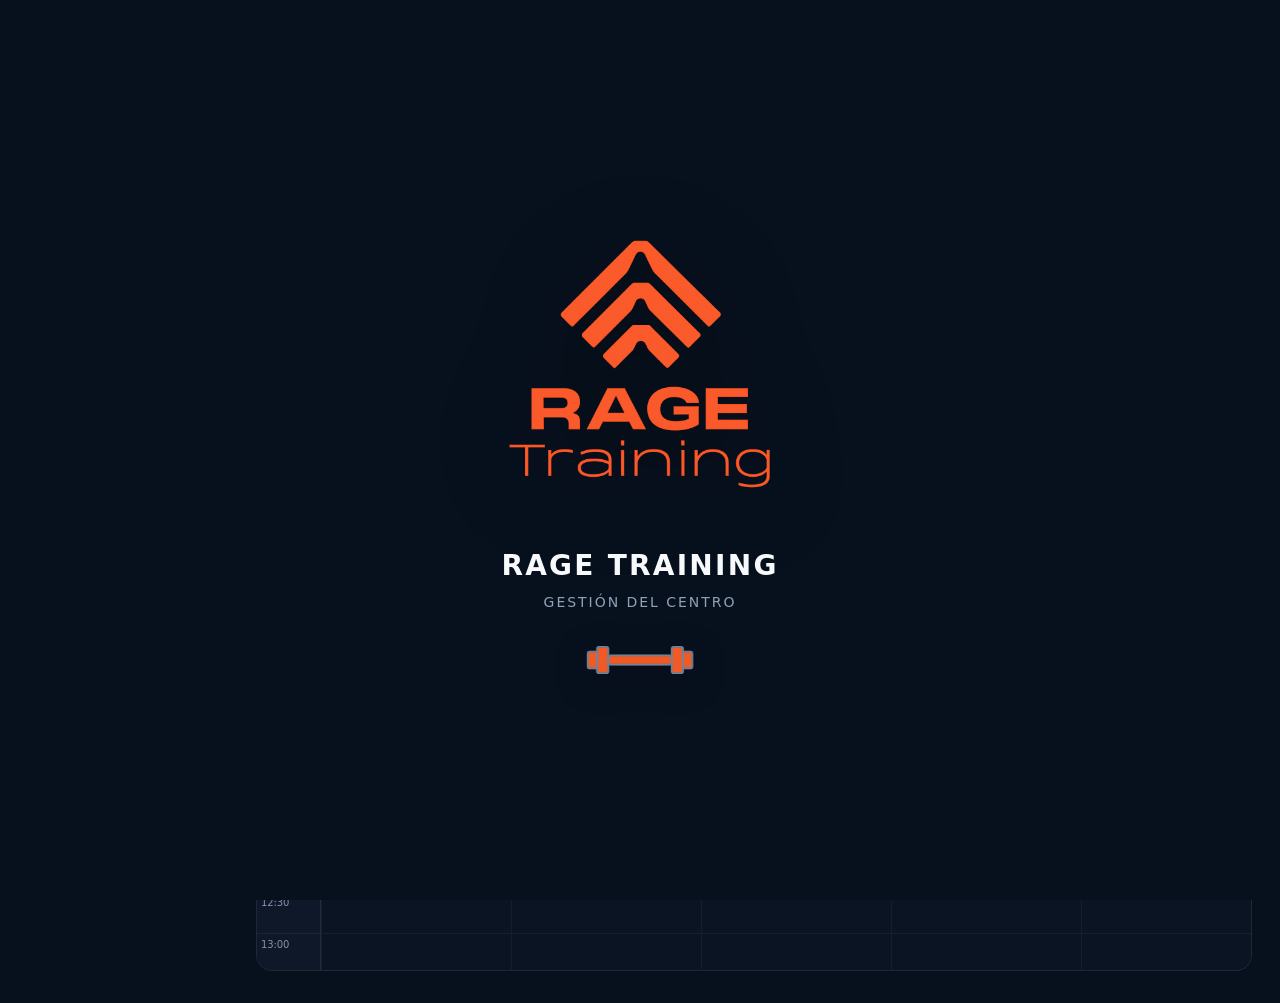
==== index.html @ 14b05a52 "Load client, bono and payment editor v2.4.39" ====
<!DOCTYPE html>
<html lang="es">
<head>
<meta charset="UTF-8"><meta name="viewport" content="width=device-width, initial-scale=1.0, maximum-scale=1.0, viewport-fit=cover"><title>Rage Training</title><meta name="theme-color" content="#07101d"><meta name="apple-mobile-web-app-capable" content="yes"><meta name="apple-mobile-web-app-status-bar-style" content="black-translucent"><meta name="apple-mobile-web-app-title" content="Rage Training"><link rel="manifest" href="manifest.json"><link rel="apple-touch-icon" href="rage-logo.png"><link rel="icon" href="rage-logo.png" type="image/png"><link rel="stylesheet" href="styles.css?v=2.3.0"><link rel="stylesheet" href="modern-v2.4.css?v=2.4.1"><link rel="stylesheet" href="responsive-v2.4.2.css?v=2.4.5"><link rel="stylesheet" href="ajustes-v2.4.7.css?v=2.4.8"><link rel="stylesheet" href="clientes-seguimiento-v2.4.9.css?v=2.4.9"><link rel="stylesheet" href="cliente-detalle-v2.4.10.css?v=2.4.10"><link rel="stylesheet" href="mediciones-extra-v2.4.11.css?v=2.4.11"><link rel="stylesheet" href="clientes-mobile-v2.4.12.css?v=2.4.12"><link rel="stylesheet" href="pagos-mobile-v2.4.14.css?v=2.4.14"><link rel="stylesheet" href="modal-fix-v2.4.15.css?v=2.4.15"><link rel="stylesheet" href="agenda-integrada-v2.4.16.css?v=2.4.16"><link rel="stylesheet" href="agenda-mobile-v2.4.17.css?v=2.4.18"><link rel="stylesheet" href="cliente-sesion-v2.4.19.css?v=2.4.19"><link rel="stylesheet" href="alta-mobile-v2.4.20.css?v=2.4.20"><link rel="stylesheet" href="splash-v2.4.25.css?v=2.4.28"><link rel="stylesheet" href="facturas-v2.4.29.css?v=2.4.31"><link rel="stylesheet" href="cliente-gestion-v2.4.39.css?v=2.4.39">
<script>(function(){function sync(){var t=('ontouchstart'in window)||(navigator.maxTouchPoints>0),s=Math.min(screen.width||9999,screen.height||9999);document.documentElement.classList.toggle('mobile-device',(t&&s<=900)||window.innerWidth<=900)}function top(){document.documentElement.scrollTop=0;document.body.scrollTop=0;window.scrollTo(0,0);var m=document.querySelector('.main-panel');if(m)m.scrollTop=0}sync();window.addEventListener('resize',sync,{passive:true});window.addEventListener('orientationchange',function(){sync();setTimeout(sync,120);setTimeout(sync,400)},{passive:true});document.addEventListener('DOMContentLoaded',function(){sync();document.querySelectorAll('.sidebar nav button').forEach(function(b){b.addEventListener('click',function(){top();requestAnimationFrame(top);setTimeout(top,50)})})})})();</script>
</head><body><div class="app-layout">
<div id="rage-splash" aria-label="Rage Training"><div class="rage-splash-inner"><img src="rage-logo.png" alt="Rage Training" class="rage-splash-logo"><h1 class="rage-splash-title">RAGE TRAINING</h1><p class="rage-splash-subtitle">Gestión del centro</p><div class="rage-splash-loader" aria-label="Cargando"></div></div></div>
<section id="dashboard-screen" class="screen active"><aside class="sidebar"><div class="brand-lockup"><img src="rage-logo.png" alt="Rage Training" class="sidebar-logo"><div><strong>RAGE</strong><span>TRAINING</span></div></div><div class="nav-caption">GESTIÓN</div><nav><button id="nav-resumen" class="nav-active" onclick="mostrarSeccion('resumen')"><span class="nav-icon">◫</span><span>Resumen</span></button><button id="nav-clientes" onclick="mostrarSeccion('clientes')"><span class="nav-icon">◎</span><span>Clientes</span></button><button id="nav-bonos" onclick="mostrarSeccion('clientes-bonos')"><span class="nav-icon">◒</span><span>Bonos críticos</span></button><button id="nav-entrenadores" onclick="mostrarSeccion('entrenadores')"><span class="nav-icon">◇</span><span>Entrenadores</span></button><button id="nav-pagos" onclick="mostrarSeccion('pagos')"><span class="nav-icon">€</span><span>Pagos</span></button><div class="nav-divider"></div><button onclick="mostrarSeccion('rutinas')"><span class="nav-icon">⌁</span><span>Rutinas</span></button><button onclick="mostrarSeccion('recordatorios')"><span class="nav-icon">◔</span><span>Recordatorios</span></button><button onclick="mostrarSeccion('ajustes')"><span class="nav-icon">⚙</span><span>Ajustes</span></button></nav><div class="sidebar-footer"><span class="status-dot"></span><div><strong>Rage Training</strong><small>Panel operativo</small></div></div></aside><main class="main-panel"><header class="top-header"><div class="header-copy"><span class="eyebrow">PANEL</span><h1 id="tituloPanel">Resumen</h1><p id="subtituloPanel">KPIs, agenda y seguimiento general</p></div><div class="header-actions"></div></header>
<section id="resumen-section"><section class="resumen-grid"><div class="resumen-card"><span class="kpi-label">CLIENTES</span><strong id="totalClientes">0</strong><small>Total registrados</small></div><div class="resumen-card"><span class="kpi-label">ACTIVOS</span><strong id="clientesActivos">0</strong><small>En seguimiento</small></div><div class="resumen-card clickable-card" onclick="mostrarSeccion('clientes-bonos')"><span class="kpi-label">BONOS</span><strong id="bonosBajos">0</strong><small>Bajos o agotados</small></div><div class="resumen-card clickable-card" onclick="mostrarSesionesHoy()"><span class="kpi-label">HOY</span><strong id="clasesHoy">0</strong><small>Sesiones programadas</small></div></section><section class="calendario-panel"><div class="calendario-top"><div><span class="section-kicker">AGENDA SEMANAL</span><h2 id="tituloMes">Calendario</h2><span>Planificación por horas y entrenador</span></div><div class="calendar-actions"><button onclick="cambiarMes(-1)">‹</button><button onclick="irMesActual()">Hoy</button><button onclick="cambiarMes(1)">›</button></div></div><div id="calendarioMensual" class="calendar-grid"></div></section></section>
<section id="clientes-section" style="display:none"><div class="section-heading"><div><span class="section-kicker">BASE DE CLIENTES</span><h2>Clientes</h2><p>Consulta, filtra y gestiona las fichas activas.</p></div></div><section class="toolbar"><div class="search-wrap"><span>⌕</span><input type="text" id="buscadorClientes" placeholder="Buscar cliente..." oninput="renderClientes()"></div><button class="add-btn" onclick="cambiarPantalla('alta-screen')">+ Nuevo cliente</button></section><section class="tabla-clientes data-surface"><div class="tabla-header"><span>Cliente</span><span>Teléfono</span><span>Bono</span><span>Estado</span><span>Acciones</span></div><div id="clientesLista"></div></section></section>
<section id="clientes-bonos-section" style="display:none"><div class="section-heading"><div><span class="section-kicker">SEGUIMIENTO</span><h2>Bonos críticos</h2><p>Clientes que requieren renovación o revisión.</p></div></div><section class="tabla-clientes data-surface"><div class="tabla-header"><span>Cliente</span><span>Teléfono</span><span>Bono</span><span>Estado</span><span>Acciones</span></div><div id="clientesBonosLista"></div></section></section>
<section id="entrenadores-section" style="display:none"><div class="section-heading"><div><span class="section-kicker">EQUIPO</span><h2>Entrenadores</h2><p>Colores de agenda, estado y sesiones asignadas.</p></div></div><section class="toolbar trainers-toolbar"><div class="field-inline"><input type="text" id="entrenadorNombre" placeholder="Nombre del entrenador"></div><label class="color-control"><input type="color" id="entrenadorColor" value="#F15A24"><span>Color</span></label><button class="add-btn" onclick="agregarEntrenador()">+ Añadir</button></section><section class="tabla-clientes data-surface"><div class="tabla-header entrenadores-header"><span>Entrenador</span><span>Color</span><span>Estado</span><span>Sesiones</span><span>Acciones</span></div><div id="entrenadoresLista"></div></section></section>
<section id="pagos-section" style="display:none"><div class="section-heading"><div><span class="section-kicker">FINANZAS</span><h2>Pagos</h2><p>Estado de cobros, importes e historial por cliente.</p></div></div><section class="toolbar"><div class="search-wrap"><span>⌕</span><input type="text" id="buscadorPagos" placeholder="Buscar cliente..." oninput="renderPagos()"></div></section><section class="tabla-clientes data-surface"><div class="tabla-header"><span>Cliente</span><span>Estado</span><span>Último pago</span><span>Importe</span><span>Acciones</span></div><div id="pagosLista"></div></section></section></main></section>
<section id="alta-screen" class="screen secondary-screen"><header class="dashboard-header"><div><span class="section-kicker">CLIENTES</span><h1>Nuevo cliente</h1></div><button onclick="volverDashboard()">Volver</button></header><div class="card alta-card form-surface"><div class="form-heading"><h2>Datos personales</h2><p>Información básica y configuración inicial del bono.</p></div><div class="form-grid"><input type="text" id="clienteNombre" placeholder="Nombre del cliente"><input type="text" id="clienteTelefono" placeholder="Teléfono"><input type="email" id="clienteEmail" placeholder="Email"><div class="labeled-field"><label for="clienteFechaAlta">Fecha de alta</label><input type="date" id="clienteFechaAlta"></div><input type="number" id="clienteCuota" placeholder="Cuota mensual (€)"><select id="clienteBonoTotal"><option value="5">Bono 5 sesiones</option><option value="10">Bono 10 sesiones</option></select><select id="clienteBonoDuracion"><option value="30">Media hora</option><option value="60">Una hora</option></select><select id="clienteBonoModalidad"><option value="Individual">Individual</option><option value="Pareja">Pareja</option></select><select id="clienteEstado"><option value="Activo">Activo</option><option value="Inactivo">Inactivo</option></select></div><textarea id="clienteObservaciones" placeholder="Observaciones"></textarea><button onclick="agregarCliente()">Guardar cliente</button></div></section>
<section id="dia-screen" class="screen secondary-screen"><header class="dashboard-header"><div><span class="section-kicker">AGENDA</span><h1 id="tituloDia">Agenda del día</h1><p id="subtituloDia"></p></div><button onclick="volverDashboard()">Volver</button></header><div class="agenda-layout"><div class="card session-form"><span class="section-kicker">NUEVA SESIÓN</span><h2>Añadir sesión</h2><select id="diaClienteSelect"></select><input type="time" id="diaClaseHora"><button onclick="agendarClaseDia()">Guardar sesión</button></div><div class="agenda-panel"><div class="panel-heading"><span class="section-kicker">PROGRAMACIÓN</span><h2>Sesiones del día</h2></div><div id="agendaDiaLista"></div></div></div></section>
<section id="ficha-screen" class="screen secondary-screen"><header class="dashboard-header"><div><span class="section-kicker">CLIENTE</span><h1>Ficha completa</h1></div><button onclick="volverDashboard()">Volver</button></header><div class="cliente-ficha" id="clienteFicha"></div></section></div>
<script src="app.js?v=2.4.4"></script><script src="ajustes-v2.4.7.js?v=2.4.8"></script><script src="clientes-seguimiento-v2.4.9.js?v=2.4.9"></script><script src="cliente-detalle-v2.4.10.js?v=2.4.10"></script><script src="mediciones-extra-v2.4.11.js?v=2.4.11"></script><script src="agenda-integrada-v2.4.16.js?v=2.4.16"></script><script src="cliente-sesion-v2.4.19.js?v=2.4.22"></script><script src="alta-integrada-v2.4.23.js?v=2.4.24"></script><script src="navegacion-v2.4.24.js?v=2.4.24"></script><script src="splash-v2.4.25.js?v=2.4.28"></script><script src="facturas-v2.4.29.js?v=2.4.31"></script><script src="facturas-print-v2.4.32.js?v=2.4.33"></script><script src="facturas-pdf-v2.4.33.js?v=2.4.35"></script><script src="fixes-v2.4.36.js?v=2.4.38"></script><script src="cliente-gestion-v2.4.39.js?v=2.4.39"></script><script>if('serviceWorker'in navigator){window.addEventListener('load',()=>navigator.serviceWorker.register('service-worker.js?v=2.4.39'))}</script></body></html>
---- styles.css ----
*{box-sizing:border-box}html,body{margin:0;min-height:100%;background:#08111f;color:#f8fafc;font-family:Inter,ui-sans-serif,system-ui,-apple-system,BlinkMacSystemFont,"Segoe UI",sans-serif}body{overflow-x:hidden}button,input,select,textarea{font:inherit}button{border:0;cursor:pointer}img{max-width:100%}.screen{display:none}.screen.active{display:flex}

:root{--bg:#08111f;--bg2:#0b1424;--panel:#101b2d;--panel2:#162237;--panel3:#1c2a42;--line:rgba(148,163,184,.14);--line-strong:rgba(148,163,184,.24);--muted:#8ea0b8;--text:#f8fafc;--accent:#F15A24;--accent-soft:rgba(241,90,36,.14);--danger:#ef4444;--blue:#3b82f6;--green:#22c55e;--radius:14px;--shadow:0 18px 50px rgba(0,0,0,.28)}

/* LOGIN */
#login-screen{min-height:100vh;align-items:center;justify-content:center;padding:24px;background:radial-gradient(circle at top left,rgba(241,90,36,.12),transparent 28%),linear-gradient(145deg,#07101d,#0c1728 55%,#08111f)}.card{width:100%;max-width:520px;padding:30px;border-radius:20px;background:rgba(16,27,45,.96);border:1px solid var(--line);box-shadow:var(--shadow)}.login-card{max-width:390px;text-align:center;padding:34px}.login-logo{width:150px;display:block;margin:0 auto 18px}.login-card h1{margin:0 0 6px;color:#fff;font-size:25px;letter-spacing:.08em}.login-card p{margin:0 0 24px;color:var(--muted);font-size:13px}

input,select,textarea{width:100%;padding:13px 14px;margin-bottom:12px;border:1px solid var(--line);border-radius:11px;background:#0b1424;color:#fff;font-size:14px;transition:.18s}input::placeholder,textarea::placeholder{color:#6f819b}input:focus,select:focus,textarea:focus{outline:none;border-color:rgba(241,90,36,.72);box-shadow:0 0 0 3px rgba(241,90,36,.10)}input[type="color"]{height:44px;padding:4px}textarea{min-height:100px;resize:vertical}.card>button,.alta-card>button{width:100%;padding:13px 18px;border-radius:11px;background:var(--accent);color:#fff;font-weight:800;box-shadow:0 8px 18px rgba(241,90,36,.18)}

/* APP SHELL */
#dashboard-screen{width:100%;min-height:100vh;background:linear-gradient(160deg,#08111f,#0b1424)}#dashboard-screen.active{display:block}.sidebar{position:fixed;inset:0 auto 0 0;width:196px;height:100vh;padding:18px 12px;background:#0c1626;border-right:1px solid var(--line);overflow-y:auto;z-index:1000}.logo{display:flex;flex-direction:column;align-items:center;justify-content:center;margin:0 0 18px;padding:4px 0 17px;border-bottom:1px solid var(--line);text-align:center}.sidebar-logo{width:104px;height:auto;margin-bottom:4px;object-fit:contain}.logo h2{margin:0;font-size:17px;color:#fff;letter-spacing:2px}.logo span{font-size:9px;color:var(--muted);letter-spacing:3px}.sidebar nav{display:flex;flex-direction:column;gap:4px}.sidebar nav button{position:relative;width:100%;padding:10px 12px;border-radius:9px;background:transparent;color:#aebbd0;text-align:left;font-size:13px;font-weight:650;transition:.18s}.sidebar nav button:hover{background:rgba(255,255,255,.045);color:#fff}.sidebar nav button.nav-active{background:var(--accent-soft);color:#fff}.sidebar nav button.nav-active::before{content:"";position:absolute;left:0;top:8px;bottom:8px;width:3px;border-radius:4px;background:var(--accent)}

.main-panel{margin-left:196px;width:calc(100% - 196px);min-height:100vh;padding:18px 22px 24px}.top-header,.dashboard-header{display:flex;align-items:center;justify-content:space-between;gap:14px;margin-bottom:14px}.top-header h1,.dashboard-header h1{margin:0;font-size:22px;letter-spacing:-.02em}.top-header p,.dashboard-header p{margin:3px 0 0;color:var(--muted);font-size:12px}.top-header button,.dashboard-header button{padding:9px 13px;border-radius:9px;background:#131f33;color:#dfe7f2;border:1px solid var(--line);font-size:12px}.top-header button:hover,.dashboard-header button:hover{background:#19273e}

/* SUMMARY */
.resumen-grid{display:grid;grid-template-columns:repeat(4,minmax(0,1fr));gap:8px;margin-bottom:10px}.resumen-card{min-width:0;padding:10px 12px;border-radius:11px;background:#101b2d;border:1px solid var(--line)}.resumen-card strong{display:block;font-size:22px;line-height:1;margin-bottom:3px;letter-spacing:-.03em}.resumen-card span{display:block;color:#9eb0c7;font-size:10px}.clickable-card{cursor:pointer;transition:.18s}.clickable-card:hover{border-color:rgba(241,90,36,.38);background:#132034;transform:translateY(-1px)}

/* GOOGLE-LIKE CALENDAR */
.calendario-panel{min-height:calc(100vh - 150px);padding:10px 10px 12px;border-radius:13px;background:#0d1829;border:1px solid var(--line);overflow:hidden}.calendario-top{display:grid;grid-template-columns:auto 1fr;align-items:center;gap:12px;margin-bottom:7px}.calendario-top h2{margin:0;font-size:15px;line-height:1.1;font-weight:750}.calendario-top span{color:var(--muted);font-size:10px}.calendar-actions{display:flex;justify-content:flex-end;gap:4px}.calendar-actions button{min-width:30px;height:30px;padding:0 8px;border-radius:8px;background:#141f33;color:#fff;border:1px solid var(--line);font-size:11px}.calendar-actions button:hover{background:#1b2a42}.calendar-actions button:nth-child(2){min-width:40px}.semana-grid{display:block;overflow:hidden}.week-calendar-fixed{position:relative;width:100%;max-width:100%;max-height:calc(100vh - 215px);overflow:auto;-webkit-overflow-scrolling:touch;overscroll-behavior:contain;background:#0a1423;border-radius:9px}.week-header-fixed,.week-body-fixed{display:grid;grid-template-columns:64px repeat(7,190px);width:1394px;min-width:1394px}.week-header-fixed{position:sticky;top:0;z-index:50;background:#101a2c;border-bottom:1px solid var(--line)}.week-header-fixed>div:first-child{position:sticky;left:0;z-index:60;background:#101a2c}.week-day-header-fixed{padding:7px 4px;text-align:center;background:#101a2c;cursor:pointer}.week-day-header-fixed:hover{background:#142039}.week-day-header-fixed span{display:block;color:#8798b0;font-size:10px;font-weight:700;text-transform:uppercase;letter-spacing:.04em}.week-day-header-fixed strong{display:block;font-size:20px;line-height:1.15;font-weight:700}.week-body-fixed{position:relative}.week-hours-fixed{position:sticky;left:0;z-index:40;background:#0e1829;border-right:1px solid var(--line)}.week-hour-fixed{padding:5px 4px;color:#8394aa;font-size:10px;border-top:1px solid rgba(148,163,184,.09);background:#0e1829}.week-day-column-fixed{position:relative;width:190px;min-width:190px;border-left:1px solid rgba(148,163,184,.075);background:#0a1423}.week-slot-fixed{position:absolute;left:0;right:0;border-top:1px solid rgba(148,163,184,.085);cursor:pointer;z-index:1}.week-slot-fixed:hover{background:rgba(241,90,36,.05)}.week-event-fixed{position:absolute;right:auto;border-radius:7px;padding:4px 6px;overflow:hidden;color:#fff;box-shadow:0 2px 7px rgba(0,0,0,.25);z-index:10;cursor:pointer;border:1px solid rgba(255,255,255,.09)}.week-event-fixed:hover{filter:brightness(1.08)}.week-event-fixed .evento-nombre{display:block;color:#fff;font-size:10px;font-weight:800;line-height:1.06;white-space:normal;overflow-wrap:anywhere;text-shadow:0 1px 2px rgba(0,0,0,.28)}

/* LISTS / TABLES */
.toolbar{display:flex;gap:9px;align-items:center;margin-bottom:12px}.toolbar input,.toolbar select{margin:0}.toolbar input{background:#0d1829}.add-btn{height:42px;padding:0 15px;border-radius:10px;background:var(--accent);color:#fff;font-weight:800;font-size:12px;white-space:nowrap}.tabla-clientes{border-radius:12px;overflow:hidden;background:#101b2d;border:1px solid var(--line)}.tabla-header,.cliente-row,.entrenador-row{display:grid;grid-template-columns:1.5fr 1fr 1fr .9fr 1fr;gap:10px;align-items:center}.tabla-header{padding:10px 14px;color:#7f91a8;font-size:10px;text-transform:uppercase;letter-spacing:.04em;border-bottom:1px solid var(--line);background:#0d1829}.cliente-row,.entrenador-row{min-height:43px;padding:9px 14px;border-bottom:1px solid rgba(148,163,184,.085)}.cliente-row:hover,.entrenador-row:hover{background:rgba(255,255,255,.025)}.cliente-row:last-child,.entrenador-row:last-child{border-bottom:0}.entrenadores-header,.entrenador-row{grid-template-columns:2fr .7fr .8fr .7fr 1fr}.cliente-row strong,.entrenador-row strong{font-size:13px}.cliente-sub{display:block;margin-top:2px;color:#91a2b8;font-size:10px}.estado-activo,.estado-inactivo{display:inline-flex;align-items:center;padding:3px 7px;border-radius:999px;font-size:10px;font-weight:800}.estado-activo{background:rgba(34,197,94,.12);color:#69db8b}.estado-inactivo{background:rgba(239,68,68,.12);color:#fb7185}.color-dot{display:inline-block;width:18px;height:18px;border-radius:999px;border:2px solid rgba(255,255,255,.55)}.acciones{display:flex;gap:5px;flex-wrap:wrap}.ver-btn,.eliminar-btn,.ficha-btn{padding:6px 8px;border-radius:7px;color:#fff;font-size:10px;font-weight:750}.ver-btn{background:#223551}.ficha-btn{background:#244c78}.eliminar-btn{background:#632b34}.ver-btn:hover,.ficha-btn:hover,.eliminar-btn:hover{filter:brightness(1.12)}

/* SECONDARY SCREENS */
.secondary-screen,#dia-screen,#alta-screen,#ficha-screen{min-height:100vh;padding:20px;flex-direction:column;background:linear-gradient(160deg,#08111f,#0b1424)}.agenda-layout{display:grid;grid-template-columns:320px minmax(0,1fr);gap:14px}.agenda-panel{padding:16px;border-radius:14px;background:#101b2d;border:1px solid var(--line)}.agenda-panel h2,.card h2{margin-top:0;font-size:17px}.agenda-item{display:grid;grid-template-columns:72px 1fr auto;gap:10px;align-items:center;padding:11px;border-radius:10px;background:#0b1424;border:1px solid var(--line);margin-bottom:8px}.agenda-hora{font-weight:850;color:var(--accent);font-size:13px}.agenda-cliente strong{display:block;font-size:13px}.agenda-cliente span{display:block;color:var(--muted);font-size:10px}.cliente-ficha{display:grid;grid-template-columns:repeat(2,minmax(0,1fr));gap:12px}.ficha-card{padding:16px;border-radius:13px;background:#101b2d;border:1px solid var(--line)}.ficha-card h2{margin:0 0 10px;color:#fff;font-size:16px}.ficha-card p{margin:6px 0;color:#dce6f3;font-size:12px}.ficha-card:nth-last-child(-n+2){grid-column:span 2}.historial-pagos{max-height:230px;overflow-y:auto;margin-top:10px;padding-right:4px}.historial-pagos::-webkit-scrollbar{width:6px}.historial-pagos::-webkit-scrollbar-thumb{background:rgba(241,90,36,.55);border-radius:10px}

/* CLIENT FORM */
#alta-screen .alta-card{max-width:720px;margin:0 auto;padding:26px;border-radius:18px}#alta-screen input,#alta-screen select,#alta-screen textarea{padding:13px 14px;margin-bottom:12px;border-radius:10px;background:#0c1728;text-transform:uppercase}#alta-screen label{display:block;margin:5px 0 6px;color:#aab8ca;font-size:11px;font-weight:700}#alta-screen textarea{min-height:100px}#alta-screen .alta-card>button{border-radius:10px;background:var(--accent)}

/* TABLET */
@media (max-width:1100px){.sidebar{width:172px}.main-panel{margin-left:172px;width:calc(100% - 172px);padding:16px}.sidebar-logo{width:88px}.sidebar nav button{padding:9px 10px;font-size:12px}.resumen-grid{gap:7px}.resumen-card strong{font-size:20px}.week-header-fixed,.week-body-fixed{grid-template-columns:58px repeat(7,145px);width:1073px;min-width:1073px}.week-day-column-fixed{width:145px;min-width:145px}.week-calendar-fixed{max-height:calc(100vh - 205px)}.agenda-layout{grid-template-columns:280px minmax(0,1fr)}}

/* MOBILE */
@media (max-width:760px){body{padding-bottom:58px}#dashboard-screen.active{display:block}.sidebar{position:fixed;left:0;right:0;top:auto;bottom:0;width:100%;height:58px;min-height:58px;padding:6px 8px;background:rgba(10,20,35,.98);border-right:0;border-top:1px solid var(--line);overflow:hidden;z-index:2000}.logo{display:none}.sidebar nav{height:100%;display:flex;flex-direction:row;align-items:center;gap:5px;overflow-x:auto;overflow-y:hidden;-webkit-overflow-scrolling:touch}.sidebar nav::-webkit-scrollbar{display:none}.sidebar nav button{width:auto;min-width:max-content;height:44px;padding:0 11px;border-radius:9px;font-size:10px;text-align:center}.sidebar nav button.nav-active::before{left:8px;right:8px;top:auto;bottom:1px;width:auto;height:2px}.main-panel{margin-left:0;width:100%;padding:10px 10px 14px}.top-header{margin-bottom:8px}.top-header h1{font-size:20px}.top-header p{font-size:10px}.top-header button{padding:7px 9px;font-size:10px}.resumen-grid{grid-template-columns:repeat(4,minmax(78px,1fr));gap:5px;overflow-x:auto;padding-bottom:2px}.resumen-card{padding:7px 8px;border-radius:9px}.resumen-card strong{font-size:17px}.resumen-card span{font-size:8px;line-height:1.1}.calendario-panel{min-height:calc(100vh - 142px);padding:7px;border-radius:10px}.calendario-top{grid-template-columns:1fr auto;gap:6px}.calendario-top h2{font-size:12px}.calendario-top span{font-size:8px}.calendar-actions{gap:3px}.calendar-actions button{min-width:27px;height:27px;padding:0 5px;font-size:9px}.calendar-actions button:nth-child(2){min-width:34px}.week-calendar-fixed{max-height:calc(100vh - 190px);border-radius:7px}.week-header-fixed,.week-body-fixed{grid-template-columns:48px repeat(7,112px);width:832px;min-width:832px}.week-day-column-fixed{width:112px;min-width:112px}.week-day-header-fixed{padding:5px 2px}.week-day-header-fixed span{font-size:8px}.week-day-header-fixed strong{font-size:15px}.week-hour-fixed{font-size:8px;padding:4px 2px}.week-event-fixed{padding:3px 4px}.week-event-fixed .evento-nombre{font-size:8px}.toolbar{flex-direction:column;align-items:stretch}.add-btn{width:100%}.tabla-clientes{background:transparent;border:0;overflow:visible}.tabla-header{display:none}.cliente-row,.entrenador-row{grid-template-columns:1fr auto;gap:4px 8px;margin-bottom:7px;padding:10px 11px;border:1px solid var(--line);border-radius:10px;background:#101b2d}.cliente-row>div:nth-child(2),.cliente-row>div:nth-child(3),.cliente-row>div:nth-child(4),.entrenador-row>div:nth-child(2),.entrenador-row>div:nth-child(3),.entrenador-row>div:nth-child(4){font-size:10px;color:#9eb0c7}.acciones{grid-column:1/-1;margin-top:3px}.agenda-layout{grid-template-columns:1fr}.agenda-item{grid-template-columns:1fr}.cliente-ficha{grid-template-columns:1fr}.ficha-card:nth-last-child(-n+2){grid-column:auto}.secondary-screen,#dia-screen,#alta-screen,#ficha-screen{padding:12px 10px 68px}.dashboard-header h1{font-size:20px}.card,.agenda-panel,.ficha-card{border-radius:12px}}
---- modern-v2.4.css ----
/* RAGE TRAINING v2.4.1 — full visual redesign */
:root{
  --bg:#07101d;--bg2:#0a1423;--surface:#0d1828;--surface2:#111f33;--surface3:#17273d;
  --line:rgba(148,163,184,.14);--line-strong:rgba(148,163,184,.24);--text:#f8fafc;--muted:#8394aa;
  --accent:#F15A24;--accent2:#ff7340;--green:#55d98c;--danger:#ff6678;--radius:16px;--radius-sm:10px;
  --shadow:0 18px 48px rgba(0,0,0,.28);--shadow-soft:0 8px 24px rgba(0,0,0,.18)
}
html,body{background:var(--bg)!important;color:var(--text)!important;font-family:Inter,ui-sans-serif,system-ui,-apple-system,BlinkMacSystemFont,"Segoe UI",sans-serif!important}
body{letter-spacing:-.008em}button,input,select,textarea{transition:.18s ease}button:active{transform:scale(.98)}
.eyebrow,.section-kicker,.nav-caption,.kpi-label{font-size:9px;font-weight:800;letter-spacing:.16em;text-transform:uppercase;color:#778aa3}

/* LOGIN */
#login-screen{min-height:100vh!important;background:radial-gradient(circle at 15% 20%,rgba(241,90,36,.17),transparent 32%),radial-gradient(circle at 85% 80%,rgba(63,94,251,.08),transparent 30%),#07101d!important;padding:28px!important}
.login-shell{width:min(1040px,100%);display:grid;grid-template-columns:1.1fr .75fr;gap:72px;align-items:center}
.login-brand{max-width:520px}.login-brand .login-logo{width:118px!important;margin:0 0 28px!important}.login-brand h1{font-size:48px;line-height:1.02;margin:10px 0 18px;letter-spacing:-.045em}.login-brand p{max-width:470px;font-size:16px;line-height:1.55;color:#94a5ba;margin:0}
.login-card{max-width:390px!important;padding:28px!important;border-radius:22px!important;background:rgba(12,23,39,.9)!important;border:1px solid var(--line-strong)!important;box-shadow:var(--shadow)!important;backdrop-filter:blur(18px)}
.login-card-head{display:flex;align-items:flex-end;justify-content:space-between;margin-bottom:18px}.login-card-head strong{font-size:20px}.login-card-head span{font-size:10px;color:var(--muted)}
.login-card input{height:48px!important;margin-bottom:10px!important;border-radius:12px!important;background:#091524!important}.login-card>button{height:48px!important;margin-top:4px!important;border-radius:12px!important}

/* APP SHELL */
#dashboard-screen{min-height:100vh!important;background:var(--bg)!important}
.sidebar{position:fixed!important;left:0!important;top:0!important;bottom:0!important;width:228px!important;height:100vh!important;padding:22px 14px 16px!important;background:#091321!important;border-right:1px solid var(--line)!important;display:flex!important;flex-direction:column!important;overflow-y:auto!important;z-index:1000!important}
.brand-lockup{display:flex;align-items:center;gap:10px;padding:0 8px 22px;margin-bottom:14px;border-bottom:1px solid var(--line)}
.sidebar-logo{width:52px!important;height:52px!important;object-fit:contain!important;margin:0!important}.brand-lockup strong{display:block;font-size:15px;letter-spacing:.12em}.brand-lockup span{display:block;margin-top:2px;font-size:8px;letter-spacing:.28em;color:#8192a8}
.logo{display:none!important}.nav-caption{padding:0 12px 8px}.sidebar nav{display:flex!important;flex-direction:column!important;gap:4px!important;flex:1!important}.sidebar nav button{position:relative!important;display:flex!important;align-items:center!important;gap:10px!important;width:100%!important;min-height:44px!important;padding:0 12px!important;border-radius:11px!important;background:transparent!important;color:#9cacbf!important;text-align:left!important;font-size:12px!important;font-weight:650!important}
.sidebar nav button:hover{background:rgba(255,255,255,.045)!important;color:#fff!important}.sidebar nav button.nav-active{background:linear-gradient(90deg,rgba(241,90,36,.18),rgba(241,90,36,.08))!important;color:#fff!important;box-shadow:inset 0 0 0 1px rgba(241,90,36,.12)}
.sidebar nav button.nav-active::before{content:""!important;position:absolute!important;left:0!important;top:10px!important;bottom:10px!important;width:3px!important;border-radius:10px!important;background:var(--accent)!important}
.nav-icon{display:grid;place-items:center;width:22px;height:22px;border-radius:7px;background:rgba(255,255,255,.045);font-size:12px;color:#b7c3d3}.nav-divider{height:1px;background:var(--line);margin:8px 6px}.sidebar-footer{display:flex;align-items:center;gap:9px;margin-top:14px;padding:12px;border-radius:12px;background:#0d1a2c;border:1px solid var(--line)}.sidebar-footer strong{display:block;font-size:10px}.sidebar-footer small{display:block;margin-top:2px;color:#71839b;font-size:8px}.status-dot{width:8px;height:8px;border-radius:50%;background:var(--green);box-shadow:0 0 0 4px rgba(85,217,140,.10)}
.main-panel{margin-left:228px!important;width:calc(100% - 228px)!important;min-height:100vh!important;padding:24px 28px 32px!important}
.top-header{display:flex!important;align-items:flex-start!important;justify-content:space-between!important;gap:18px!important;margin-bottom:18px!important}.header-copy h1,.top-header h1{margin:4px 0 2px!important;font-size:27px!important;line-height:1!important;letter-spacing:-.035em!important}.header-copy p,.top-header p{margin:5px 0 0!important;color:var(--muted)!important;font-size:11px!important}.ghost-btn,.top-header>button,.dashboard-header>button{padding:9px 12px!important;border-radius:9px!important;border:1px solid var(--line)!important;background:transparent!important;color:#aebbd0!important;font-size:10px!important}.ghost-btn:hover,.top-header>button:hover,.dashboard-header>button:hover{background:var(--surface2)!important;color:white!important}

/* DASHBOARD */
.resumen-grid{display:grid!important;grid-template-columns:repeat(4,minmax(0,1fr))!important;gap:10px!important;margin-bottom:12px!important}.resumen-card{position:relative!important;min-width:0!important;padding:14px 15px 13px!important;border-radius:14px!important;background:linear-gradient(145deg,#0d192a,#0b1626)!important;border:1px solid var(--line)!important;overflow:hidden!important}.resumen-card::after{content:"";position:absolute;inset:auto -20px -28px auto;width:72px;height:72px;border-radius:50%;background:rgba(241,90,36,.045)}.resumen-card strong{display:block!important;margin:5px 0 4px!important;font-size:28px!important;line-height:1!important;letter-spacing:-.04em!important}.resumen-card small{display:block;color:#8091a6;font-size:9px}.clickable-card{cursor:pointer}.clickable-card:hover{transform:translateY(-1px)!important;border-color:rgba(241,90,36,.32)!important;background:#111f33!important}
.calendario-panel{min-height:calc(100vh - 160px)!important;padding:0!important;border-radius:16px!important;background:#091423!important;border:1px solid var(--line)!important;overflow:hidden!important}.calendario-top{display:flex!important;align-items:center!important;justify-content:space-between!important;gap:14px!important;padding:13px 14px!important;margin:0!important;border-bottom:1px solid var(--line)!important;background:#0c1829!important}.calendario-top h2{margin:2px 0 2px!important;font-size:16px!important}.calendario-top>div>span:last-child{font-size:9px!important;color:#7e8fa5!important}.calendar-actions{display:flex!important;gap:5px!important}.calendar-actions button{min-width:34px!important;height:31px!important;padding:0 9px!important;border-radius:8px!important;background:#101e32!important;color:#e8edf5!important;border:1px solid var(--line)!important;font-size:10px!important}.calendar-actions button:hover{background:#16263c!important}.week-calendar-fixed{max-height:calc(100vh - 227px)!important;border-radius:0!important;background:#081321!important}.week-header-fixed,.week-header-fixed>div:first-child,.week-day-header-fixed{background:#0c1829!important}.week-day-header-fixed{padding:8px 4px!important}.week-day-header-fixed span{font-size:9px!important}.week-day-header-fixed strong{font-size:19px!important}.week-event-fixed{border-radius:6px!important;box-shadow:0 2px 6px rgba(0,0,0,.28)!important;border:1px solid rgba(255,255,255,.10)!important}.week-event-fixed .evento-nombre{font-size:10px!important;font-weight:800!important}

/* SECTION HEADINGS */
.section-heading{display:flex;align-items:flex-end;justify-content:space-between;margin:2px 0 16px}.section-heading h2{margin:4px 0 2px;font-size:24px;letter-spacing:-.035em}.section-heading p{margin:0;color:var(--muted);font-size:10px}

/* TOOLBARS / FORMS */
.toolbar{display:flex!important;align-items:center!important;gap:9px!important;margin-bottom:12px!important}.search-wrap{position:relative;display:flex;align-items:center;flex:1;max-width:520px}.search-wrap>span{position:absolute;left:12px;z-index:2;color:#70839a}.search-wrap input{padding-left:34px!important}.toolbar input,.toolbar select{height:42px!important;margin:0!important;background:#0a1524!important;border:1px solid var(--line)!important;border-radius:10px!important;color:#fff!important}.add-btn{height:42px!important;padding:0 15px!important;border-radius:10px!important;background:var(--accent)!important;color:#fff!important;font-size:11px!important;font-weight:800!important;box-shadow:0 7px 16px rgba(241,90,36,.16)!important}.add-btn:hover{background:var(--accent2)!important;transform:translateY(-1px)}
.trainers-toolbar{display:grid!important;grid-template-columns:minmax(230px,430px) auto auto 1fr!important}.field-inline input{width:100%}.color-control{height:42px;display:flex;align-items:center;gap:7px;padding:0 8px;border:1px solid var(--line);border-radius:10px;background:#0a1524;color:#8192a8;font-size:9px}.color-control input{width:28px!important;height:28px!important;padding:2px!important;margin:0!important;border-radius:7px!important}.color-control span{padding-right:3px}

/* DATA SURFACES */
.data-surface,.tabla-clientes{overflow:hidden!important;border-radius:14px!important;background:#0c1727!important;border:1px solid var(--line)!important;box-shadow:var(--shadow-soft)!important}.tabla-header{display:grid!important;grid-template-columns:1.5fr 1fr 1fr .9fr 1fr!important;gap:10px!important;align-items:center!important;padding:10px 14px!important;background:#091423!important;border-bottom:1px solid var(--line)!important;color:#687b94!important;font-size:8px!important;font-weight:800!important;letter-spacing:.12em!important;text-transform:uppercase!important}.cliente-row,.entrenador-row{display:grid!important;grid-template-columns:1.5fr 1fr 1fr .9fr 1fr!important;gap:10px!important;align-items:center!important;min-height:54px!important;padding:10px 14px!important;border-bottom:1px solid rgba(148,163,184,.08)!important;background:#0d192a!important}.cliente-row:last-child,.entrenador-row:last-child{border-bottom:0!important}.cliente-row:hover,.entrenador-row:hover{background:#122138!important}.cliente-row strong,.entrenador-row strong{font-size:12px!important}.cliente-sub{display:block!important;margin-top:3px!important;color:#8394aa!important;font-size:9px!important}.estado-activo,.estado-inactivo{display:inline-flex!important;align-items:center!important;padding:4px 7px!important;border-radius:999px!important;font-size:8px!important;font-weight:800!important}.estado-activo{background:rgba(85,217,140,.11)!important;color:#72e6a0!important}.estado-inactivo{background:rgba(255,102,120,.11)!important;color:#ff8392!important}.acciones{display:flex!important;gap:5px!important;flex-wrap:wrap!important}.ver-btn,.eliminar-btn,.ficha-btn{padding:6px 8px!important;border-radius:7px!important;font-size:9px!important;font-weight:750!important}.ver-btn{background:#1a2c46!important}.ficha-btn{background:#1d466f!important}.eliminar-btn{background:rgba(255,102,120,.12)!important;color:#ff8d99!important}.entrenadores-header,.entrenador-row{grid-template-columns:minmax(180px,2fr) 70px 90px 80px 90px!important}.color-dot{width:17px!important;height:17px!important;border:1px solid rgba(255,255,255,.45)!important}

/* SECONDARY SCREENS */
.secondary-screen,#dia-screen,#alta-screen,#ficha-screen{min-height:100vh!important;padding:22px 26px 32px!important;background:var(--bg)!important}.dashboard-header{display:flex!important;align-items:flex-start!important;justify-content:space-between!important;margin-bottom:18px!important}.dashboard-header h1{margin:4px 0 0!important;font-size:25px!important}.dashboard-header p{margin:4px 0 0!important;color:var(--muted)!important;font-size:10px!important}.form-surface,.card,.agenda-panel,.ficha-card{background:#0d192a!important;border:1px solid var(--line)!important;border-radius:16px!important;box-shadow:var(--shadow-soft)!important}.alta-card{max-width:900px!important;margin:0 auto!important;padding:24px!important}.form-heading{margin-bottom:16px}.form-heading h2{margin:0 0 4px;font-size:18px}.form-heading p{margin:0;color:var(--muted);font-size:10px}.form-grid{display:grid;grid-template-columns:repeat(2,minmax(0,1fr));gap:10px}.form-grid input,.form-grid select{margin:0!important}.labeled-field label{display:block;margin:0 0 6px!important;font-size:9px!important;color:#7d8fa6!important}.labeled-field input{width:100%}.alta-card textarea{margin-top:10px!important}.alta-card>button{margin-top:2px!important;height:44px!important;border-radius:10px!important}.agenda-layout{display:grid!important;grid-template-columns:300px minmax(0,1fr)!important;gap:14px!important}.session-form{padding:18px!important}.session-form h2{margin:4px 0 14px!important}.agenda-panel{padding:17px!important}.panel-heading{padding-bottom:11px;margin-bottom:11px;border-bottom:1px solid var(--line)}.panel-heading h2{margin:3px 0 0!important}.agenda-item{border-radius:10px!important;background:#091524!important;border:1px solid var(--line)!important}.cliente-ficha{display:grid!important;grid-template-columns:repeat(2,minmax(0,1fr))!important;gap:10px!important}.ficha-card{padding:16px!important}.ficha-card:nth-last-child(-n+2){grid-column:span 2!important}

/* TABLET */
@media(max-width:1100px) and (min-width:761px){
  .sidebar{width:188px!important;padding:18px 10px!important}.main-panel{margin-left:188px!important;width:calc(100% - 188px)!important;padding:20px 18px 26px!important}.brand-lockup{padding-left:6px;padding-right:6px}.sidebar-logo{width:45px!important;height:45px!important}.sidebar nav button{min-height:42px!important;padding:0 10px!important;font-size:11px!important}.nav-icon{width:20px;height:20px}.resumen-card strong{font-size:24px!important}.week-calendar-fixed{max-height:calc(100vh - 220px)!important}.entrenadores-header,.entrenador-row{grid-template-columns:minmax(140px,2fr) 55px 75px 60px 75px!important}.agenda-layout{grid-template-columns:260px minmax(0,1fr)!important}
}

/* MOBILE */
@media(max-width:760px){
  body{padding-bottom:78px!important}.main-panel{margin:0!important;width:100%!important;padding:14px 12px 18px!important}.top-header{align-items:center!important;margin-bottom:12px!important}.header-copy .eyebrow{display:none}.header-copy h1,.top-header h1{font-size:23px!important}.header-copy p,.top-header p{font-size:9px!important;max-width:250px;white-space:nowrap;overflow:hidden;text-overflow:ellipsis}.top-header>button{padding:6px 8px!important;font-size:9px!important}
  .sidebar{left:8px!important;right:8px!important;top:auto!important;bottom:8px!important;width:auto!important;height:62px!important;min-height:62px!important;padding:6px!important;border:1px solid var(--line-strong)!important;border-radius:18px!important;background:rgba(7,16,29,.95)!important;box-shadow:0 16px 42px rgba(0,0,0,.46)!important;backdrop-filter:blur(18px);-webkit-backdrop-filter:blur(18px);overflow:hidden!important}.brand-lockup,.nav-caption,.sidebar-footer,.nav-divider{display:none!important}.sidebar nav{display:flex!important;flex-direction:row!important;align-items:center!important;gap:3px!important;height:100%!important;overflow-x:auto!important;overflow-y:hidden!important;-webkit-overflow-scrolling:touch!important}.sidebar nav::-webkit-scrollbar{display:none}.sidebar nav button{flex:0 0 auto!important;width:58px!important;min-width:58px!important;height:50px!important;min-height:50px!important;padding:4px 3px!important;border-radius:12px!important;display:flex!important;flex-direction:column!important;justify-content:center!important;gap:3px!important;text-align:center!important;font-size:7.5px!important}.sidebar nav button.nav-active::before{display:none!important}.nav-icon{width:22px!important;height:22px!important;border-radius:7px!important;font-size:11px!important}.sidebar nav button.nav-active .nav-icon{background:rgba(241,90,36,.16)!important;color:#fff!important}
  .resumen-grid{grid-template-columns:repeat(2,minmax(0,1fr))!important;gap:7px!important}.resumen-card{padding:11px 12px!important}.resumen-card strong{font-size:24px!important}.resumen-card small{font-size:8px!important}.calendario-panel{min-height:calc(100vh - 245px)!important;border-radius:13px!important}.calendario-top{padding:10px!important}.calendario-top .section-kicker{display:none}.calendario-top h2{font-size:13px!important}.calendario-top>div>span:last-child{display:none}.calendar-actions button{min-width:29px!important;height:28px!important;padding:0 7px!important}.week-calendar-fixed{max-height:calc(100vh - 300px)!important}
  .section-heading{margin:0 0 12px}.section-heading h2{font-size:21px}.section-heading p{font-size:9px}.toolbar{display:grid!important;grid-template-columns:minmax(0,1fr) auto!important;gap:7px!important}.search-wrap{max-width:none}.toolbar .add-btn{height:40px!important;padding:0 11px!important;font-size:9px!important}.toolbar input{height:40px!important}.data-surface,.tabla-clientes{border:0!important;box-shadow:none!important;background:transparent!important;border-radius:0!important;overflow:visible!important}.tabla-header{display:none!important}
  .cliente-row{display:grid!important;grid-template-columns:minmax(0,1fr) auto!important;grid-template-areas:'primary actions' 'meta actions'!important;gap:3px 8px!important;min-height:0!important;padding:11px 2px!important;border:0!important;border-bottom:1px solid var(--line)!important;border-radius:0!important;background:transparent!important}.cliente-row>div:first-child{grid-area:primary}.cliente-row>div:last-child{grid-area:actions;align-self:center}.cliente-row>div:not(:first-child):not(:last-child){grid-area:meta}.cliente-row strong{font-size:13px!important}.cliente-sub{font-size:9px!important}.acciones{justify-content:flex-end!important}.ver-btn,.eliminar-btn,.ficha-btn{padding:5px 7px!important;font-size:8px!important}
  .trainers-toolbar{grid-template-columns:minmax(0,1fr) auto!important}.trainers-toolbar .field-inline{min-width:0}.color-control{height:40px!important;padding:0 6px!important}.color-control span{display:none}.trainers-toolbar .add-btn{grid-column:1/-1!important;width:100%!important}.entrenador-row{display:grid!important;grid-template-columns:minmax(0,1fr) auto auto!important;grid-template-areas:'name color actions' 'state sessions actions'!important;gap:4px 8px!important;min-height:0!important;padding:11px 2px!important;border:0!important;border-bottom:1px solid var(--line)!important;border-radius:0!important;background:transparent!important}.entrenador-row>div:nth-child(1){grid-area:name}.entrenador-row>div:nth-child(2){grid-area:color}.entrenador-row>div:nth-child(3){grid-area:state}.entrenador-row>div:nth-child(4){grid-area:sessions;color:var(--muted);font-size:9px}.entrenador-row>div:nth-child(5){grid-area:actions;align-self:center}.color-dot{width:14px!important;height:14px!important}.entrenador-row strong{font-size:13px!important}.entrenador-row .eliminar-btn{background:transparent!important;border:1px solid rgba(255,102,120,.23)!important}
  .secondary-screen,#dia-screen,#alta-screen,#ficha-screen{padding:14px 12px 20px!important}.dashboard-header{margin-bottom:12px!important}.dashboard-header h1{font-size:22px!important}.form-grid{grid-template-columns:1fr!important}.alta-card{padding:16px!important;border-radius:14px!important}.agenda-layout{grid-template-columns:1fr!important}.session-form{padding:15px!important}.agenda-panel{padding:14px!important}.cliente-ficha{grid-template-columns:1fr!important}.ficha-card:nth-last-child(-n+2){grid-column:auto!important}
  .login-shell{grid-template-columns:1fr!important;gap:24px!important}.login-brand{display:none}.login-card{max-width:420px!important;padding:24px!important}.login-card::before{content:"RAGE TRAINING";display:block;margin-bottom:18px;text-align:center;font-size:11px;font-weight:800;letter-spacing:.22em;color:#dfe7f1}.login-card-head{margin-bottom:16px}
}
---- responsive-v2.4.2.css ----
/* v2.4.5 - phone layout locked to viewport, no page zoom/overflow */
html.mobile-device{
  width:100%;
  max-width:100%;
  min-width:0;
  overflow-x:hidden;
  -webkit-text-size-adjust:100%;
  text-size-adjust:100%;
}
html.mobile-device body{
  width:100%;
  max-width:100vw;
  min-width:0;
  margin:0;
  padding-bottom:calc(82px + env(safe-area-inset-bottom,0px))!important;
  overflow-x:hidden!important;
  overscroll-behavior-x:none;
}
html.mobile-device *{box-sizing:border-box}
html.mobile-device .app-layout,
html.mobile-device #dashboard-screen,
html.mobile-device #dashboard-screen.active,
html.mobile-device .main-panel,
html.mobile-device #resumen-section,
html.mobile-device #clientes-section,
html.mobile-device #clientes-bonos-section,
html.mobile-device #entrenadores-section,
html.mobile-device #pagos-section{
  width:100%!important;
  max-width:100%!important;
  min-width:0!important;
}
html.mobile-device #dashboard-screen.active{display:block!important}
html.mobile-device .main-panel{
  margin-left:0!important;
  padding-left:12px!important;
  padding-right:12px!important;
  padding-top:calc(12px + env(safe-area-inset-top,0px))!important;
  padding-bottom:calc(96px + env(safe-area-inset-bottom,0px))!important;
  overflow-x:hidden!important;
}

/* Fixed floating navigation island */
html.mobile-device .sidebar{
  position:fixed!important;
  left:8px!important;
  right:8px!important;
  top:auto!important;
  bottom:calc(8px + env(safe-area-inset-bottom,0px))!important;
  width:auto!important;
  max-width:calc(100vw - 16px)!important;
  height:60px!important;
  min-height:60px!important;
  max-height:60px!important;
  padding:5px 6px!important;
  margin:0!important;
  border:1px solid rgba(148,163,184,.24)!important;
  border-radius:16px!important;
  background:rgba(9,19,33,.97)!important;
  box-shadow:0 14px 34px rgba(0,0,0,.38)!important;
  backdrop-filter:blur(18px)!important;
  -webkit-backdrop-filter:blur(18px)!important;
  overflow:hidden!important;
  z-index:99999!important;
  display:block!important;
  transform:translateZ(0);
  -webkit-transform:translateZ(0);
}
html.mobile-device .brand-lockup,
html.mobile-device .nav-caption,
html.mobile-device .sidebar-footer,
html.mobile-device .nav-divider{display:none!important}
html.mobile-device .sidebar nav{
  display:flex!important;
  flex-direction:row!important;
  align-items:center!important;
  gap:2px!important;
  width:100%!important;
  max-width:100%!important;
  height:100%!important;
  padding:0!important;
  margin:0!important;
  overflow-x:auto!important;
  overflow-y:hidden!important;
  -webkit-overflow-scrolling:touch!important;
  scrollbar-width:none!important;
  overscroll-behavior-x:contain;
}
html.mobile-device .sidebar nav::-webkit-scrollbar{display:none!important}
html.mobile-device .sidebar nav button{
  display:flex!important;
  flex:0 0 64px!important;
  flex-direction:column!important;
  align-items:center!important;
  justify-content:center!important;
  gap:2px!important;
  min-width:64px!important;
  width:64px!important;
  height:48px!important;
  min-height:48px!important;
  padding:3px 5px!important;
  margin:0!important;
  border-radius:11px!important;
  background:transparent!important;
  color:#95a6ba!important;
  text-align:center!important;
  font-size:8px!important;
  line-height:1!important;
  white-space:nowrap!important;
}
html.mobile-device .sidebar nav button .nav-icon{
  display:grid!important;
  place-items:center!important;
  width:22px!important;
  height:20px!important;
  font-size:12px!important;
  background:transparent!important;
  color:inherit!important;
}
html.mobile-device .sidebar nav button.nav-active{
  background:rgba(241,90,36,.17)!important;
  color:#fff!important;
  box-shadow:none!important;
}
html.mobile-device .sidebar nav button.nav-active::before{display:none!important}

/* Prevent iOS focus zoom */
html.mobile-device input,
html.mobile-device select,
html.mobile-device textarea{
  font-size:16px!important;
  max-width:100%!important;
}

/* Header / content */
html.mobile-device .top-header{margin-bottom:10px!important;min-width:0!important}
html.mobile-device .top-header>div{min-width:0!important}
html.mobile-device .top-header h1{font-size:20px!important}
html.mobile-device .top-header p{font-size:9px!important;max-width:230px!important;white-space:nowrap!important;overflow:hidden!important;text-overflow:ellipsis!important}
html.mobile-device .resumen-grid{grid-template-columns:repeat(2,minmax(0,1fr))!important;gap:7px!important;max-width:100%!important;overflow:hidden!important}
html.mobile-device .resumen-card{padding:10px 11px!important;min-width:0!important}
html.mobile-device .resumen-card strong{font-size:22px!important}

/* Calendar owns its horizontal scroll; page itself never grows */
html.mobile-device .calendario-panel{
  width:100%!important;
  max-width:100%!important;
  min-width:0!important;
  min-height:calc(100dvh - 214px)!important;
  overflow:hidden!important;
}
html.mobile-device .calendar-grid,
html.mobile-device .semana-grid{
  width:100%!important;
  max-width:100%!important;
  min-width:0!important;
  overflow:hidden!important;
}
html.mobile-device .week-calendar-fixed{
  width:100%!important;
  max-width:100%!important;
  min-width:0!important;
  overflow-x:auto!important;
  overflow-y:auto!important;
  -webkit-overflow-scrolling:touch!important;
  overscroll-behavior-x:contain!important;
}

/* Sections */
html.mobile-device .section-heading{margin-bottom:12px!important;min-width:0!important}
html.mobile-device .section-heading h2{font-size:21px!important}
html.mobile-device .section-heading p{font-size:9px!important}
html.mobile-device .toolbar{display:grid!important;grid-template-columns:minmax(0,1fr) auto!important;gap:7px!important;max-width:100%!important;min-width:0!important}
html.mobile-device .search-wrap{max-width:none!important;min-width:0!important}
html.mobile-device .tabla-header{display:none!important}
html.mobile-device .data-surface,
html.mobile-device .tabla-clientes{width:100%!important;max-width:100%!important;min-width:0!important;border:0!important;background:transparent!important;box-shadow:none!important;border-radius:0!important;overflow:visible!important}
html.mobile-device .cliente-row,
html.mobile-device .entrenador-row{display:grid!important;grid-template-columns:minmax(0,1fr) auto!important;gap:5px 9px!important;min-width:0!important;max-width:100%!important;min-height:0!important;padding:11px 2px!important;border:0!important;border-bottom:1px solid rgba(148,163,184,.13)!important;border-radius:0!important;background:transparent!important}
html.mobile-device .cliente-row>* ,html.mobile-device .entrenador-row>*{min-width:0!important}
html.mobile-device #entrenadores-section .trainers-toolbar{display:grid!important;grid-template-columns:minmax(0,1fr) auto!important;gap:7px!important}
html.mobile-device #entrenadores-section .add-btn{grid-column:1/-1!important;width:100%!important}
html.mobile-device #entrenadores-section .entrenador-row{grid-template-columns:minmax(0,1fr) auto auto!important;grid-template-areas:'nombre color acciones' 'estado sesiones acciones'!important}
html.mobile-device #entrenadores-section .entrenador-row>div:nth-child(1){grid-area:nombre!important}
html.mobile-device #entrenadores-section .entrenador-row>div:nth-child(2){grid-area:color!important}
html.mobile-device #entrenadores-section .entrenador-row>div:nth-child(3){grid-area:estado!important}
html.mobile-device #entrenadores-section .entrenador-row>div:nth-child(4){grid-area:sesiones!important}
html.mobile-device #entrenadores-section .entrenador-row>div:nth-child(5){grid-area:acciones!important}

/* Secondary screens */
html.mobile-device .secondary-screen,
html.mobile-device #dia-screen,
html.mobile-device #alta-screen,
html.mobile-device #ficha-screen{
  width:100%!important;
  max-width:100vw!important;
  min-width:0!important;
  padding-left:12px!important;
  padding-right:12px!important;
  padding-top:calc(12px + env(safe-area-inset-top,0px))!important;
  padding-bottom:calc(24px + env(safe-area-inset-bottom,0px))!important;
  overflow-x:hidden!important;
}
html.mobile-device .agenda-layout,
html.mobile-device .cliente-ficha,
html.mobile-device .form-grid{grid-template-columns:1fr!important;width:100%!important;max-width:100%!important;min-width:0!important}
html.mobile-device .ficha-card:nth-last-child(-n+2){grid-column:auto!important}

/* iOS standalone/PWA safe-area: never render page content behind the status bar */
@supports (padding-top: env(safe-area-inset-top)){
  html.mobile-device body{min-height:100dvh!important}
  html.mobile-device #dashboard-screen.active{min-height:100dvh!important}
  html.mobile-device .main-panel{min-height:100dvh!important}
}
---- ajustes-v2.4.7.css ----
/* Rage Training v2.4.7 — Ajustes */
.settings-version{align-self:flex-start;padding:5px 8px;border:1px solid rgba(148,163,184,.16);border-radius:999px;color:#8293a8;font-size:9px;font-weight:800;letter-spacing:.08em}.settings-grid{display:grid;grid-template-columns:repeat(2,minmax(0,1fr));gap:12px}.settings-card{padding:18px;border:1px solid rgba(148,163,184,.14);border-radius:16px;background:#0d192a;box-shadow:0 8px 24px rgba(0,0,0,.16)}.settings-card-head{display:flex;align-items:center;gap:11px;margin-bottom:16px}.settings-card-head h3{margin:0 0 3px;font-size:15px}.settings-card-head p{margin:0;color:#8293a8;font-size:9px}.settings-icon{display:grid;place-items:center;width:34px;height:34px;border-radius:10px;background:rgba(241,90,36,.12);color:#ff7747;font-size:12px;font-weight:900}.settings-field{display:block}.settings-field>span{display:block;margin-bottom:6px;color:#8b9bb0;font-size:9px;font-weight:750}.settings-field input{width:100%;height:42px;margin:0!important}.settings-two-cols{display:grid;grid-template-columns:1fr 1fr;gap:10px}.settings-number{display:flex;align-items:center;gap:8px}.settings-number input{min-width:0}.settings-number small{white-space:nowrap;color:#708197;font-size:8px}.settings-help{margin:10px 0 0;color:#6e8097;font-size:8px;line-height:1.45}.settings-switch-row{display:flex;align-items:center;justify-content:space-between;gap:18px;padding:12px 0;border-top:1px solid rgba(148,163,184,.09);cursor:pointer}.settings-switch-row:first-of-type{border-top:0}.settings-switch-row strong{display:block;font-size:11px}.settings-switch-row span{display:block;margin-top:3px;color:#7c8da4;font-size:8px;line-height:1.35}.settings-switch-row input{position:absolute;opacity:0;pointer-events:none}.settings-switch-row i{position:relative;flex:0 0 38px;width:38px;height:22px;border-radius:999px;background:#243348;border:1px solid rgba(148,163,184,.16);transition:.18s ease}.settings-switch-row i::after{content:"";position:absolute;top:3px;left:3px;width:14px;height:14px;border-radius:50%;background:#9babbc;transition:.18s ease}.settings-switch-row input:checked+i{background:rgba(241,90,36,.28);border-color:rgba(241,90,36,.45)}.settings-switch-row input:checked+i::after{left:19px;background:#F15A24}.settings-actions{display:flex;gap:8px;flex-wrap:wrap}.settings-btn{padding:8px 11px;border-radius:8px!important;background:#16263c!important;border:1px solid rgba(148,163,184,.14)!important;color:#d6deea!important;font-size:9px!important}.settings-danger{display:flex;align-items:center;justify-content:space-between;gap:14px;margin-top:14px;padding-top:14px;border-top:1px solid rgba(255,102,120,.14)}.settings-danger strong{display:block;color:#ff8996;font-size:10px}.settings-danger span{display:block;margin-top:3px;color:#7c8da4;font-size:8px;line-height:1.35}.settings-danger button{flex:0 0 auto;padding:7px 9px!important;border-radius:8px!important;background:rgba(255,102,120,.12)!important;color:#ff8996!important;border:1px solid rgba(255,102,120,.18)!important;font-size:8px!important}.settings-savebar{position:sticky;bottom:12px;display:flex;align-items:center;justify-content:space-between;gap:14px;margin-top:12px;padding:12px 14px;border:1px solid rgba(148,163,184,.18);border-radius:14px;background:rgba(9,19,33,.94);box-shadow:0 14px 32px rgba(0,0,0,.28);backdrop-filter:blur(16px);z-index:40}.settings-savebar strong{display:block;font-size:10px}.settings-savebar span{display:block;margin-top:2px;color:#71839a;font-size:8px}.settings-savebar button{height:36px;padding:0 13px!important;border-radius:9px!important;background:#F15A24!important;color:white!important;font-size:9px!important;font-weight:800!important}.rage-compact .cliente-row,.rage-compact .entrenador-row{min-height:42px!important;padding-top:7px!important;padding-bottom:7px!important}.rage-compact .resumen-card{padding-top:9px!important;padding-bottom:9px!important}.rage-reduce-motion *, .rage-reduce-motion *::before,.rage-reduce-motion *::after{transition:none!important;animation:none!important;scroll-behavior:auto!important}
@media(max-width:760px){.settings-grid{grid-template-columns:1fr;gap:9px}.settings-card{padding:14px;border-radius:13px}.settings-two-cols{grid-template-columns:1fr}.settings-card-head{margin-bottom:13px}.settings-savebar{bottom:calc(76px + env(safe-area-inset-bottom,0px));padding:10px 11px}.settings-savebar span{display:none}.settings-danger{align-items:flex-start}.ajustes-heading{display:flex!important;align-items:flex-start!important;justify-content:space-between!important}}
---- clientes-seguimiento-v2.4.9.css ----
/* v2.4.9 · Mesociclos + Mediciones */
.cliente-tracking{grid-column:1/-1;background:linear-gradient(180deg,rgba(17,29,48,.92),rgba(10,20,34,.92));border:1px solid rgba(148,163,184,.16);border-radius:18px;padding:18px;margin-bottom:2px}
.tracking-head{display:flex;justify-content:space-between;gap:14px;margin-bottom:14px}.tracking-head h2{margin:4px 0;font-size:22px}.tracking-head p{margin:0;color:#93a4b8;font-size:12px}
.tracking-tabs{display:flex;gap:8px;margin:0 0 14px;border-bottom:1px solid rgba(148,163,184,.13);padding-bottom:10px}.tracking-tabs button{border:0;background:transparent;color:#8fa0b5;padding:9px 12px;border-radius:10px;font-weight:700}.tracking-tabs button.active{background:rgba(241,90,36,.14);color:#fff}.tracking-tabs button span{display:inline-grid;place-items:center;min-width:20px;height:20px;border-radius:999px;background:rgba(255,255,255,.07);font-size:11px;margin-left:5px}
.tracking-pane{display:none}.tracking-pane.active{display:block}.tracking-pane-head{display:flex;align-items:center;justify-content:space-between;gap:12px;margin-bottom:12px}.tracking-pane-head h3{margin:0 0 3px;font-size:17px}.tracking-pane-head p{margin:0;color:#8596aa;font-size:11px}.tracking-add{border:0;border-radius:10px;background:#F15A24;color:#fff;font-weight:800;padding:10px 13px;white-space:nowrap}
.tracking-empty{padding:18px 4px;color:#8fa0b5;border-top:1px solid rgba(148,163,184,.12)}
.meso-item,.measurement-item{border-top:1px solid rgba(148,163,184,.13);padding:15px 2px}.meso-top{display:flex;justify-content:space-between;gap:14px}.meso-label{font-size:9px;letter-spacing:.14em;color:#f28a62;font-weight:800}.meso-top h4{margin:4px 0 0;font-size:15px}.meso-actions,.measurement-actions{display:flex;gap:6px;align-items:flex-start}.meso-actions button,.measurement-actions button{border:1px solid rgba(148,163,184,.2);background:#0d1929;color:#cbd5e1;border-radius:8px;padding:7px 9px;font-size:10px}.meso-actions .danger,.measurement-actions .danger{color:#ff8d99;border-color:rgba(244,63,94,.25)}
.meso-meta{display:grid;grid-template-columns:1fr 1fr 1.3fr;gap:10px;margin-top:12px}.meso-meta span{display:flex;flex-direction:column;gap:4px;color:#cbd5e1;font-size:11px}.meso-meta strong{font-size:9px;color:#73869b;text-transform:uppercase;letter-spacing:.08em}.meso-comment{margin:11px 0 0;padding:10px 12px;background:rgba(255,255,255,.03);border-radius:10px;color:#b8c4d2;font-size:11px;white-space:pre-wrap}
.measurement-item{display:grid;grid-template-columns:150px 1fr auto;gap:14px;align-items:center}.measurement-date{display:flex;flex-direction:column;gap:4px}.measurement-date span{font-size:10px;color:#8394a8}.measurement-grid{display:grid;grid-template-columns:repeat(5,minmax(80px,1fr));gap:8px}.measurement-grid span{display:flex;flex-direction:column;gap:3px;padding:8px 10px;background:rgba(255,255,255,.025);border-radius:9px}.measurement-grid small{color:#718399;font-size:9px}.measurement-grid strong{font-size:12px}
.tracking-modal-backdrop{position:fixed;inset:0;background:rgba(2,8,18,.72);backdrop-filter:blur(8px);-webkit-backdrop-filter:blur(8px);z-index:200000;display:grid;place-items:center;padding:20px}.tracking-modal{width:min(720px,96vw);max-height:90dvh;overflow:auto;background:#0b1626;border:1px solid rgba(148,163,184,.2);border-radius:18px;box-shadow:0 28px 80px rgba(0,0,0,.45)}.tracking-modal-head{display:flex;align-items:flex-start;justify-content:space-between;padding:18px 20px;border-bottom:1px solid rgba(148,163,184,.12)}.tracking-modal-head h3{margin:3px 0 0}.tracking-modal-head>button{border:0;background:transparent;color:#9badc2;font-size:28px;line-height:1}.tracking-modal-body{padding:18px 20px}.tracking-modal-actions{display:flex;justify-content:flex-end;gap:8px;padding:14px 20px 18px;border-top:1px solid rgba(148,163,184,.12)}.tracking-modal-actions button{padding:10px 14px;border-radius:10px;font-weight:800}.tracking-modal-actions .secondary{border:1px solid rgba(148,163,184,.2);background:#0d1929;color:#cbd5e1}.tracking-modal-actions .primary{border:0;background:#F15A24;color:#fff}
.tracking-form-grid{display:grid;grid-template-columns:1fr 1fr;gap:12px}.tracking-field{display:flex;flex-direction:column;gap:6px;margin-bottom:12px}.tracking-field>span{font-size:10px;color:#8fa1b5;font-weight:700}.tracking-field input,.tracking-field textarea{width:100%;background:#0d1929;border:1px solid rgba(148,163,184,.18);border-radius:10px;color:#f8fafc;padding:11px 12px;outline:none}.tracking-field textarea{resize:vertical}.tracking-field.full{grid-column:1/-1}.week-picker{display:grid;grid-template-columns:repeat(7,1fr);gap:6px}.day-check input{display:none}.day-check span{display:grid;place-items:center;height:38px;border:1px solid rgba(148,163,184,.18);border-radius:9px;color:#8fa1b5;font-size:10px}.day-check input:checked+span{background:rgba(241,90,36,.18);border-color:rgba(241,90,36,.55);color:#fff;font-weight:800}.unit-input{display:flex;align-items:center;background:#0d1929;border:1px solid rgba(148,163,184,.18);border-radius:10px;overflow:hidden}.unit-input input{border:0!important;border-radius:0!important}.unit-input small{padding:0 10px;color:#718399}
.measurement-global-list{border-top:1px solid rgba(148,163,184,.14)}.measurement-client-row{display:grid;grid-template-columns:1.3fr 1fr auto;align-items:center;gap:12px;padding:14px 2px;border-bottom:1px solid rgba(148,163,184,.12)}.measurement-client-row>div:first-child{display:flex;flex-direction:column;gap:3px}.measurement-client-row span{color:#8092a7;font-size:10px}.measurement-client-row>div:nth-child(2){color:#cbd5e1;font-size:11px}.measurement-client-row button{border:0;background:#132238;color:#fff;border-radius:9px;padding:9px 11px;font-weight:700}
@media(max-width:900px){
 .cliente-tracking{padding:14px 12px;border-radius:14px}.tracking-head h2{font-size:20px}.tracking-tabs{overflow-x:auto}.tracking-pane-head{align-items:flex-start}.tracking-add{padding:9px 10px;font-size:11px}
 .meso-top{align-items:flex-start}.meso-meta{grid-template-columns:1fr}.meso-actions{flex-direction:column}.measurement-item{grid-template-columns:1fr}.measurement-grid{grid-template-columns:repeat(2,minmax(0,1fr))}.measurement-actions{justify-content:flex-end}.tracking-form-grid{grid-template-columns:1fr}.week-picker{grid-template-columns:repeat(4,1fr)}.tracking-modal-backdrop{padding:10px}.tracking-modal{max-height:88dvh}.tracking-modal-body{padding:15px}.tracking-modal-head{padding:15px}.measurement-client-row{grid-template-columns:1fr auto}.measurement-client-row>div:nth-child(2){grid-column:1/2}.measurement-client-row button{grid-row:1/3;grid-column:2}
}
---- cliente-detalle-v2.4.10.css ----
#cliente-detalle-section{padding-bottom:28px}.cliente-detail-toolbar{display:flex;align-items:center;gap:14px;margin:0 0 18px;padding:14px 16px;border:1px solid rgba(148,163,184,.18);background:rgba(15,23,42,.48);border-radius:16px}.cliente-detail-back{border:1px solid rgba(148,163,184,.22);background:rgba(255,255,255,.04);color:#f8fafc;padding:10px 14px;border-radius:12px;font-weight:700;cursor:pointer}.cliente-detail-copy{display:flex;flex-direction:column;gap:2px}.cliente-detail-copy strong{font-size:1.05rem;color:#f8fafc}.cliente-detail-copy .section-kicker{margin:0}.cliente-detail-toolbar+.cliente-ficha{width:100%}#clienteDetalleMount>.cliente-ficha{display:grid;gap:16px;width:100%}@media(max-width:900px){#cliente-detalle-section{padding-bottom:110px}.cliente-detail-toolbar{position:sticky;top:calc(env(safe-area-inset-top,0px) + 6px);z-index:20;margin-bottom:14px;background:rgba(7,16,29,.94);backdrop-filter:blur(16px);-webkit-backdrop-filter:blur(16px)}.cliente-detail-back{min-height:44px}.cliente-detail-copy strong{font-size:1rem}#clienteDetalleMount>.cliente-ficha{padding:0!important;margin:0!important}}
---- mediciones-extra-v2.4.11.css ----
.med-extra-modal{max-width:760px}.med-extra-section{margin-top:18px;padding-top:16px;border-top:1px solid rgba(148,163,184,.18)}.med-extra-section-head{display:flex;align-items:center;justify-content:space-between;gap:14px;margin-bottom:12px}.med-extra-section-head>div{display:flex;flex-direction:column;gap:3px}.med-extra-section-head span{color:#94a3b8;font-size:13px}.med-extras-container{display:grid;gap:10px}.med-extra-row{display:grid;grid-template-columns:1.6fr .8fr .7fr auto;gap:10px;align-items:center}.med-extra-row input{width:100%;min-width:0}.med-extra-delete{width:38px;height:38px;border-radius:10px;border:1px solid rgba(248,113,113,.25);background:rgba(127,29,29,.22);color:#fecaca;font-size:20px;cursor:pointer}.measurement-extras{display:grid;grid-template-columns:repeat(auto-fit,minmax(120px,1fr));gap:8px;margin-top:10px;padding-top:10px;border-top:1px dashed rgba(148,163,184,.16)}.measurement-extras span{display:flex;flex-direction:column;gap:3px;padding:9px 10px;border-radius:10px;background:rgba(15,23,42,.38)}.measurement-extras small{color:#94a3b8;font-size:11px;text-transform:uppercase;letter-spacing:.04em}.measurement-extras strong{font-size:14px;color:#f8fafc}@media(max-width:700px){.med-extra-section-head{align-items:flex-start;flex-direction:column}.med-extra-section-head .tracking-add{width:100%}.med-extra-row{grid-template-columns:1fr 1fr}.med-extra-row .med-extra-unidad{grid-column:1}.med-extra-delete{grid-column:2;justify-self:end}.measurement-extras{grid-template-columns:repeat(2,minmax(0,1fr))}}
---- clientes-mobile-v2.4.12.css ----
/* v2.4.12 - clientes mobile/tablet */
@media (max-width: 900px){
  html.mobile-device #clientesLista .cliente-row,
  html.mobile-device #clientesBonosLista .cliente-row{
    display:grid!important;
    grid-template-columns:minmax(0,1fr) auto!important;
    grid-template-areas:
      'nombre acciones'
      'telefono acciones'
      'bono estado'!important;
    gap:6px 10px!important;
    align-items:center!important;
    padding:14px 4px!important;
  }
  html.mobile-device #clientesLista .cliente-row>div:nth-child(1),
  html.mobile-device #clientesBonosLista .cliente-row>div:nth-child(1){grid-area:nombre!important;}
  html.mobile-device #clientesLista .cliente-row>div:nth-child(2),
  html.mobile-device #clientesBonosLista .cliente-row>div:nth-child(2){grid-area:telefono!important;color:#93a4b8!important;font-size:13px!important;line-height:1.2!important;}
  html.mobile-device #clientesLista .cliente-row>div:nth-child(3),
  html.mobile-device #clientesBonosLista .cliente-row>div:nth-child(3){grid-area:bono!important;display:flex!important;align-items:center!important;min-height:28px!important;}
  html.mobile-device #clientesLista .cliente-row>div:nth-child(4),
  html.mobile-device #clientesBonosLista .cliente-row>div:nth-child(4){grid-area:estado!important;justify-self:end!important;display:flex!important;align-items:center!important;min-height:28px!important;}
  html.mobile-device #clientesLista .cliente-row>div:nth-child(5),
  html.mobile-device #clientesBonosLista .cliente-row>div:nth-child(5){grid-area:acciones!important;align-self:start!important;display:flex!important;flex-wrap:wrap!important;justify-content:flex-end!important;gap:6px!important;max-width:170px!important;}
  html.mobile-device #clientesLista .cliente-row .estado-activo,
  html.mobile-device #clientesLista .cliente-row .estado-inactivo,
  html.mobile-device #clientesBonosLista .cliente-row .estado-activo,
  html.mobile-device #clientesBonosLista .cliente-row .estado-inactivo{
    position:static!important;
    display:inline-flex!important;
    width:auto!important;
    white-space:nowrap!important;
    margin:0!important;
    transform:none!important;
  }
  html.mobile-device #clientesLista .cliente-row .acciones button,
  html.mobile-device #clientesBonosLista .cliente-row .acciones button{
    min-height:34px!important;
    padding:7px 10px!important;
    font-size:12px!important;
  }
  html.mobile-device .quick-measure-btn{
    background:rgba(241,90,36,.14)!important;
    color:#ff8b63!important;
    border:1px solid rgba(241,90,36,.35)!important;
  }
}
---- pagos-mobile-v2.4.14.css ----
/* v2.4.14 - Pagos mobile/tablet: evita solapes y separa cada dato */
@media (max-width: 900px){
  html.mobile-device #pagosLista .cliente-row{
    display:grid!important;
    grid-template-columns:minmax(0,1fr) auto!important;
    grid-template-areas:
      'cliente acciones'
      'estado acciones'
      'fecha importe'!important;
    gap:7px 12px!important;
    align-items:start!important;
    padding:15px 4px!important;
    min-height:0!important;
  }
  html.mobile-device #pagosLista .cliente-row>div:nth-child(1){
    grid-area:cliente!important;
    min-width:0!important;
  }
  html.mobile-device #pagosLista .cliente-row>div:nth-child(1) strong{
    display:block!important;
    font-size:16px!important;
    line-height:1.2!important;
    color:#f8fafc!important;
  }
  html.mobile-device #pagosLista .cliente-row>div:nth-child(2){
    grid-area:estado!important;
    position:static!important;
    display:block!important;
    margin:0!important;
    color:#9fb0c4!important;
    font-size:13px!important;
    line-height:1.25!important;
    transform:none!important;
  }
  html.mobile-device #pagosLista .cliente-row>div:nth-child(3){
    grid-area:fecha!important;
    position:static!important;
    color:#7f91a7!important;
    font-size:12px!important;
    line-height:1.25!important;
    margin:0!important;
    transform:none!important;
  }
  html.mobile-device #pagosLista .cliente-row>div:nth-child(4){
    grid-area:importe!important;
    justify-self:end!important;
    position:static!important;
    color:#dce6f2!important;
    font-size:13px!important;
    font-weight:700!important;
    line-height:1.25!important;
    margin:0!important;
    transform:none!important;
  }
  html.mobile-device #pagosLista .cliente-row>div:nth-child(5){
    grid-area:acciones!important;
    align-self:start!important;
    display:flex!important;
    flex-direction:row!important;
    flex-wrap:wrap!important;
    justify-content:flex-end!important;
    gap:7px!important;
    max-width:180px!important;
  }
  html.mobile-device #pagosLista .cliente-row .acciones button{
    min-height:34px!important;
    padding:7px 11px!important;
    font-size:12px!important;
    white-space:nowrap!important;
  }
}
---- modal-fix-v2.4.15.css ----
/* v2.4.15 - fix measurement modal overflow on phone/tablet */
.tracking-modal,
.tracking-modal-body,
.tracking-form-grid,
.tracking-field,
.unit-input{
  min-width:0;
  max-width:100%;
  box-sizing:border-box;
}
.tracking-field input,
.tracking-field textarea,
.tracking-field select,
.unit-input input{
  width:100%!important;
  max-width:100%!important;
  min-width:0!important;
  box-sizing:border-box!important;
}
.tracking-field input[type="date"]{
  display:block;
  inline-size:100%!important;
  max-inline-size:100%!important;
  min-inline-size:0!important;
}
@media(max-width:900px){
  .tracking-modal-backdrop{
    padding:10px!important;
  }
  .tracking-modal{
    width:calc(100vw - 20px)!important;
    max-width:calc(100vw - 20px)!important;
    overflow-x:hidden!important;
  }
  .tracking-modal-body{
    width:100%!important;
    overflow-x:hidden!important;
  }
  .tracking-form-grid{
    width:100%!important;
    grid-template-columns:minmax(0,1fr)!important;
  }
  .tracking-field{
    width:100%!important;
  }
}
---- agenda-integrada-v2.4.16.css ----
/* v2.4.16 - agenda diaria integrada en dashboard */
.agenda-dia-integrada{width:100%;min-width:0;box-sizing:border-box}.agenda-dia-integrada .dashboard-header{display:flex;align-items:flex-start;justify-content:space-between;gap:16px;margin:0 0 18px;padding:0;background:transparent;border:0}.agenda-dia-integrada .dashboard-header h1{margin:4px 0 0}.agenda-dia-integrada .dashboard-header button{border:1px solid rgba(148,163,184,.18);background:#0d1929;color:#e5edf7;border-radius:10px;padding:9px 12px;font-weight:700}.agenda-dia-integrada .agenda-layout{width:100%;min-width:0;box-sizing:border-box}.agenda-dia-integrada .card,.agenda-dia-integrada .agenda-panel{min-width:0;box-sizing:border-box}.agenda-dia-integrada .session-form,.agenda-dia-integrada .session-form>*{min-width:0;max-width:100%;box-sizing:border-box}.agenda-dia-integrada #diaClaseHora{display:block;width:100%!important;max-width:100%!important;min-width:0!important;inline-size:100%!important;max-inline-size:100%!important;min-inline-size:0!important;box-sizing:border-box!important}.week-event-fixed,.week-event-fixed .evento-nombre,.week-event-fixed .evento-nombre *{color:#07101d!important;text-shadow:none!important}@media(max-width:900px){.agenda-dia-integrada{padding-bottom:110px}.agenda-dia-integrada .dashboard-header{margin-bottom:14px}.agenda-dia-integrada .dashboard-header button{min-height:38px}.agenda-dia-integrada .agenda-layout{display:grid!important;grid-template-columns:minmax(0,1fr)!important;gap:14px!important}.agenda-dia-integrada .session-form,.agenda-dia-integrada .agenda-panel{width:100%!important;max-width:100%!important;min-width:0!important;overflow:hidden}.agenda-dia-integrada input,.agenda-dia-integrada select,.agenda-dia-integrada button{max-width:100%;box-sizing:border-box}.agenda-dia-integrada #diaClaseHora{-webkit-appearance:none;appearance:none;width:100%!important;max-width:100%!important;min-width:0!important}}
---- agenda-mobile-v2.4.17.css ----
/* v2.4.17 · Ajustes móviles de agenda + contraste de eventos */

/* El texto de las citas del calendario debe ser legible incluso sobre colores claros */
.week-event-fixed,
.week-event-fixed .evento-nombre,
.week-event-fixed .evento-nombre * {
  color:#07101d !important;
  text-shadow:none !important;
}

/* Evita que el selector nativo de hora se desborde en iPhone/iPad */
.agenda-layout,
.session-form,
.session-form > * {
  min-width:0;
  max-width:100%;
  box-sizing:border-box;
}

#diaClaseHora {
  display:block;
  width:100% !important;
  max-width:100% !important;
  min-width:0 !important;
  inline-size:100% !important;
  max-inline-size:100% !important;
  min-inline-size:0 !important;
  box-sizing:border-box !important;
}

@media (max-width:900px) {
  .agenda-layout {
    width:100%;
    max-width:100%;
    grid-template-columns:minmax(0,1fr) !important;
  }

  .session-form {
    width:100% !important;
    max-width:100% !important;
    overflow:hidden;
  }

  #diaClaseHora {
    -webkit-appearance:none;
    appearance:none;
  }
}

/* v2.4.19 · Alta de sesión desde la ficha del cliente */
.cliente-detail-actions{display:flex;align-items:center;gap:8px;margin-left:auto}.cliente-session-btn{border:0!important;background:#F15A24!important;color:#fff!important;border-radius:10px!important;padding:10px 13px!important;font-weight:800!important;white-space:nowrap}.cliente-session-backdrop{position:fixed;inset:0;z-index:250000;background:rgba(2,8,18,.74);backdrop-filter:blur(8px);-webkit-backdrop-filter:blur(8px);display:grid;place-items:center;padding:18px}.cliente-session-modal{width:min(520px,calc(100vw - 36px));max-height:90dvh;overflow:auto;background:#0b1626;border:1px solid rgba(148,163,184,.2);border-radius:18px;box-shadow:0 28px 80px rgba(0,0,0,.45)}.cliente-session-head{display:flex;align-items:flex-start;justify-content:space-between;gap:16px;padding:18px 20px;border-bottom:1px solid rgba(148,163,184,.12)}.cliente-session-head h3{margin:4px 0 3px;font-size:22px}.cliente-session-head p{margin:0;color:#91a2b8}.cliente-session-close{border:0;background:transparent;color:#9badc2;font-size:30px;line-height:1}.cliente-session-body{display:grid;grid-template-columns:1fr 1fr;gap:12px;padding:18px 20px}.cliente-session-field{display:flex;flex-direction:column;gap:7px;min-width:0}.cliente-session-field.full{grid-column:1/-1}.cliente-session-field span{font-size:11px;color:#8fa1b5;font-weight:700}.cliente-session-field input,.cliente-session-field select{width:100%;min-width:0;max-width:100%;box-sizing:border-box;margin:0;background:#0d1929;border:1px solid rgba(148,163,184,.18);border-radius:10px;color:#f8fafc;padding:12px}.cliente-session-foot{display:flex;justify-content:flex-end;gap:8px;padding:14px 20px 18px;border-top:1px solid rgba(148,163,184,.12)}.cliente-session-foot button{padding:10px 14px;border-radius:10px;font-weight:800}.cliente-session-cancel{border:1px solid rgba(148,163,184,.2);background:#0d1929;color:#cbd5e1}.cliente-session-save{border:0;background:#F15A24;color:#fff}@media(max-width:900px){.cliente-detail-toolbar{flex-wrap:wrap}.cliente-detail-actions{width:100%;margin-left:0}.cliente-session-btn{width:100%}.cliente-session-backdrop{padding:10px}.cliente-session-modal{width:calc(100vw - 20px);max-width:calc(100vw - 20px)}.cliente-session-body{grid-template-columns:minmax(0,1fr);padding:15px}.cliente-session-field.full{grid-column:auto}.cliente-session-head{padding:15px}.cliente-session-foot{padding:13px 15px 16px}.cliente-session-field input[type="date"],.cliente-session-field input[type="time"]{display:block;inline-size:100%!important;max-inline-size:100%!important;min-inline-size:0!important;-webkit-appearance:none;appearance:none}}
---- cliente-sesion-v2.4.19.css ----
/* v2.4.19 · Añadir sesión desde ficha de cliente */
.cliente-detail-actions{display:flex;align-items:center;gap:8px;margin-left:auto}.cliente-session-btn{border:0!important;background:#F15A24!important;color:#fff!important;border-radius:10px!important;padding:10px 13px!important;font-weight:800!important;white-space:nowrap}.cliente-session-backdrop{position:fixed;inset:0;z-index:250000;background:rgba(2,8,18,.74);backdrop-filter:blur(8px);-webkit-backdrop-filter:blur(8px);display:grid;place-items:center;padding:18px}.cliente-session-modal{width:min(520px,calc(100vw - 36px));max-height:90dvh;overflow:auto;background:#0b1626;border:1px solid rgba(148,163,184,.2);border-radius:18px;box-shadow:0 28px 80px rgba(0,0,0,.45)}.cliente-session-head{display:flex;align-items:flex-start;justify-content:space-between;gap:16px;padding:18px 20px;border-bottom:1px solid rgba(148,163,184,.12)}.cliente-session-head h3{margin:4px 0 3px;font-size:22px}.cliente-session-head p{margin:0;color:#91a2b8}.cliente-session-close{border:0;background:transparent;color:#9badc2;font-size:30px;line-height:1}.cliente-session-body{display:grid;grid-template-columns:1fr 1fr;gap:12px;padding:18px 20px}.cliente-session-field{display:flex;flex-direction:column;gap:7px;min-width:0}.cliente-session-field.full{grid-column:1/-1}.cliente-session-field span{font-size:11px;color:#8fa1b5;font-weight:700}.cliente-session-field input,.cliente-session-field select{width:100%;min-width:0;max-width:100%;box-sizing:border-box;margin:0;background:#0d1929;border:1px solid rgba(148,163,184,.18);border-radius:10px;color:#f8fafc;padding:12px}.cliente-session-foot{display:flex;justify-content:flex-end;gap:8px;padding:14px 20px 18px;border-top:1px solid rgba(148,163,184,.12)}.cliente-session-foot button{padding:10px 14px;border-radius:10px;font-weight:800}.cliente-session-cancel{border:1px solid rgba(148,163,184,.2);background:#0d1929;color:#cbd5e1}.cliente-session-save{border:0;background:#F15A24;color:#fff}@media(max-width:900px){.cliente-detail-toolbar{flex-wrap:wrap}.cliente-detail-actions{width:100%;margin-left:0}.cliente-session-btn{width:100%}.cliente-session-backdrop{padding:10px}.cliente-session-modal{width:calc(100vw - 20px);max-width:calc(100vw - 20px)}.cliente-session-body{grid-template-columns:minmax(0,1fr);padding:15px}.cliente-session-field.full{grid-column:auto}.cliente-session-head{padding:15px}.cliente-session-foot{padding:13px 15px 16px}.cliente-session-field input[type="date"],.cliente-session-field input[type="time"]{display:block;inline-size:100%!important;max-inline-size:100%!important;min-inline-size:0!important;-webkit-appearance:none;appearance:none}}
---- alta-mobile-v2.4.20.css ----
/* v2.4.20 · Ajuste responsive del alta de cliente */
#alta-screen .alta-card,
#alta-screen .form-grid,
#alta-screen .labeled-field,
#alta-screen .labeled-field > *{
  min-width:0;
  max-width:100%;
  box-sizing:border-box;
}

#clienteFechaAlta{
  display:block;
  width:100%!important;
  max-width:100%!important;
  min-width:0!important;
  inline-size:100%!important;
  max-inline-size:100%!important;
  min-inline-size:0!important;
  box-sizing:border-box!important;
}

@media(max-width:900px){
  #alta-screen{
    width:100%;
    max-width:100%;
    overflow-x:hidden;
  }

  #alta-screen .alta-card{
    width:100%!important;
    max-width:100%!important;
    overflow-x:hidden!important;
  }

  #alta-screen .form-grid{
    grid-template-columns:minmax(0,1fr)!important;
    width:100%!important;
  }

  #alta-screen .labeled-field{
    width:100%!important;
    overflow:hidden;
  }

  #clienteFechaAlta{
    -webkit-appearance:none;
    appearance:none;
  }
}
---- splash-v2.4.25.css ----
/* v2.4.28 · Splash Rage Training con relleno interior real de mancuerna */
#rage-splash{position:fixed;inset:0;z-index:999999;display:flex;align-items:center;justify-content:center;background:#07101d;transition:opacity .45s ease,visibility .45s ease;padding:max(24px,env(safe-area-inset-top)) max(24px,env(safe-area-inset-right)) max(24px,env(safe-area-inset-bottom)) max(24px,env(safe-area-inset-left))}#rage-splash.is-hidden{opacity:0;visibility:hidden;pointer-events:none}.rage-splash-inner{display:flex;flex-direction:column;align-items:center;justify-content:center;gap:22px;text-align:center}.rage-splash-logo{width:min(310px,68vw);height:auto;object-fit:contain;filter:drop-shadow(0 18px 45px rgba(0,0,0,.32))}.rage-splash-title{margin:0;color:#f8fafc;font-size:clamp(18px,2.2vw,28px);font-weight:800;letter-spacing:.08em}.rage-splash-subtitle{margin:-10px 0 0;color:#91a2b8;font-size:clamp(11px,1.2vw,14px);letter-spacing:.14em;text-transform:uppercase}
.rage-splash-loader{width:112px;height:48px;margin-top:4px;filter:drop-shadow(0 8px 18px rgba(0,0,0,.2))}.rage-dumbbell-svg{display:block;width:100%;height:100%;overflow:visible}.rage-dumbbell-fill{transform-origin:0 50%;transform-box:view-box;transform:scaleX(0);animation:rageDumbbellFill 5s linear forwards}.rage-dumbbell-outline{fill:none;stroke:#73839a;stroke-width:2;stroke-linejoin:round}.rage-dumbbell-base{fill:#1f2d40}
@keyframes rageDumbbellFill{from{transform:scaleX(0)}to{transform:scaleX(1)}}
@media(prefers-reduced-motion:reduce){#rage-splash{transition:none}.rage-dumbbell-fill{animation:none;transform:scaleX(1)}}
---- facturas-v2.4.29.css ----
/* v2.4.29 · Facturación Rage Training */
.settings-card-fiscal{grid-column:1/-1}.fiscal-grid{display:grid;grid-template-columns:repeat(2,minmax(0,1fr));gap:14px}.fiscal-full{grid-column:1/-1}.factura-btn{background:#F15A24!important;color:#fff!important;border:0!important;border-radius:8px!important;padding:8px 10px!important;font-weight:700!important;white-space:nowrap}.factura-btn:hover{filter:brightness(1.05)}
@media(max-width:900px){.fiscal-grid{grid-template-columns:minmax(0,1fr)}.fiscal-full{grid-column:auto}.factura-btn{width:100%}.pagos-section .acciones,.cliente-row .acciones{flex-wrap:wrap}}
---- cliente-gestion-v2.4.39.css ----
/* v2.4.39 · Edición de cliente, bono y pagos */
.cliente-detail-actions{display:flex;align-items:center;gap:8px;flex-wrap:wrap}.rage-edit-client,.rage-edit-bono{min-height:40px;border-radius:9px;padding:0 13px;font-weight:800;cursor:pointer}.rage-edit-client{background:#18253a;color:#fff;border:1px solid #31425a}.rage-edit-bono{background:#F15A24;color:#fff;border:0}.rage-payments-editor{margin-top:16px;padding-top:15px;border-top:1px solid rgba(148,163,184,.18)}.rage-payments-editor-head{display:flex;justify-content:space-between;gap:12px;align-items:end;margin-bottom:8px}.rage-payments-editor-head h3{margin:0;font-size:15px}.rage-payments-editor-head span{font-size:11px;color:#8394aa}.rage-payment-edit-row{display:grid;grid-template-columns:105px minmax(0,1fr) 105px auto;gap:12px;align-items:center;padding:12px 0;border-top:1px solid rgba(148,163,184,.14)}.rage-payment-edit-row:first-of-type{border-top:0}.rage-payment-edit-row small{display:block;margin-top:4px;color:#8394aa}.rage-payment-amount{text-align:right;font-weight:900;white-space:nowrap}.rage-payment-buttons{display:flex;gap:7px;flex-wrap:wrap}.rage-payment-buttons button{border-radius:8px;padding:7px 9px;font-size:11px;font-weight:800;cursor:pointer}.rage-payment-change{background:#18253a;color:#fff;border:1px solid #31425a}.rage-payment-remove{background:rgba(239,68,68,.1);color:#fca5a5;border:1px solid rgba(239,68,68,.28)}.rage-payment-empty{padding:10px 0;color:#8394aa;font-size:12px}
#rage-client-editor{position:fixed;inset:0;z-index:1000000;display:grid;place-items:center;padding:18px}.rage-editor-backdrop{position:absolute;inset:0;background:rgba(2,8,18,.78);backdrop-filter:blur(7px)}.rage-editor-modal{position:relative;width:min(720px,96vw);max-height:min(88vh,820px);overflow:auto;background:#0c1728;color:#f8fafc;border:1px solid #2b3a50;border-radius:18px;box-shadow:0 28px 90px rgba(0,0,0,.48)}.rage-editor-head{display:flex;justify-content:space-between;gap:18px;padding:22px 22px 16px;border-bottom:1px solid #24344b}.rage-editor-head span{font-size:10px;letter-spacing:.14em;color:#F15A24;font-weight:900}.rage-editor-head h3{margin:5px 0 0;font-size:22px}.rage-editor-head p{margin:7px 0 0;color:#91a1b8;font-size:13px;line-height:1.4}.rage-editor-close{border:0;background:transparent;color:#a9b6c9;font-size:30px;line-height:1;cursor:pointer}.rage-editor-body{padding:20px 22px;display:grid;grid-template-columns:repeat(2,minmax(0,1fr));gap:14px}.rage-editor-field{display:flex;flex-direction:column;gap:7px;min-width:0}.rage-editor-field.full{grid-column:1/-1}.rage-editor-field>span{font-size:11px;font-weight:800;color:#b8c4d5}.rage-editor-field input,.rage-editor-field select,.rage-editor-field textarea{width:100%;min-width:0;box-sizing:border-box;border:1px solid #31425a;border-radius:10px;background:#101d30;color:#fff;padding:12px 13px;font:inherit;outline:none}.rage-editor-field textarea{resize:vertical;min-height:92px}.rage-editor-field input:focus,.rage-editor-field select:focus,.rage-editor-field textarea:focus{border-color:#F15A24;box-shadow:0 0 0 3px rgba(241,90,36,.13)}.rage-editor-note,.rage-editor-warning{grid-column:1/-1;margin:0;padding:12px 14px;border-radius:10px;font-size:12px;line-height:1.45}.rage-editor-note{background:#121f32;color:#91a1b8}.rage-editor-warning{border:1px solid rgba(245,158,11,.35);background:rgba(245,158,11,.09);color:#f6c86f}.rage-editor-check{grid-column:1/-1;display:flex;align-items:flex-start;gap:10px;padding:12px 14px;border:1px solid #31425a;border-radius:10px;background:#101d30;cursor:pointer}.rage-editor-check input{margin-top:3px;accent-color:#F15A24}.rage-editor-check small{display:block;margin-top:4px;color:#91a1b8}.rage-editor-foot{display:flex;justify-content:flex-end;gap:10px;padding:16px 22px 22px;border-top:1px solid #24344b}.rage-editor-foot button{min-height:44px;border-radius:10px;padding:0 17px;font-weight:900;cursor:pointer}.rage-editor-cancel{background:#18253a;color:#fff;border:1px solid #31425a}.rage-editor-save{background:#F15A24;color:#fff;border:0}
@media(max-width:900px){.cliente-detail-actions{width:100%}.rage-edit-client,.rage-edit-bono{flex:1 1 155px}.rage-payment-edit-row{grid-template-columns:1fr auto;gap:7px 12px}.rage-payment-edit-row>div:nth-child(1),.rage-payment-edit-row>div:nth-child(2){grid-column:1}.rage-payment-amount{grid-column:2;grid-row:1/3}.rage-payment-buttons{grid-column:1/-1}.rage-payment-buttons button{flex:1}.rage-editor-body{grid-template-columns:1fr}.rage-editor-field.full,.rage-editor-note,.rage-editor-warning,.rage-editor-check{grid-column:auto}.rage-editor-foot{display:grid;grid-template-columns:1fr 1fr}.rage-editor-foot button{width:100%}}@media(max-width:520px){#rage-client-editor{padding:10px}.rage-editor-modal{width:100%;max-height:94vh;border-radius:15px}.rage-editor-head,.rage-editor-body,.rage-editor-foot{padding-left:16px;padding-right:16px}.rage-editor-foot{grid-template-columns:1fr}}
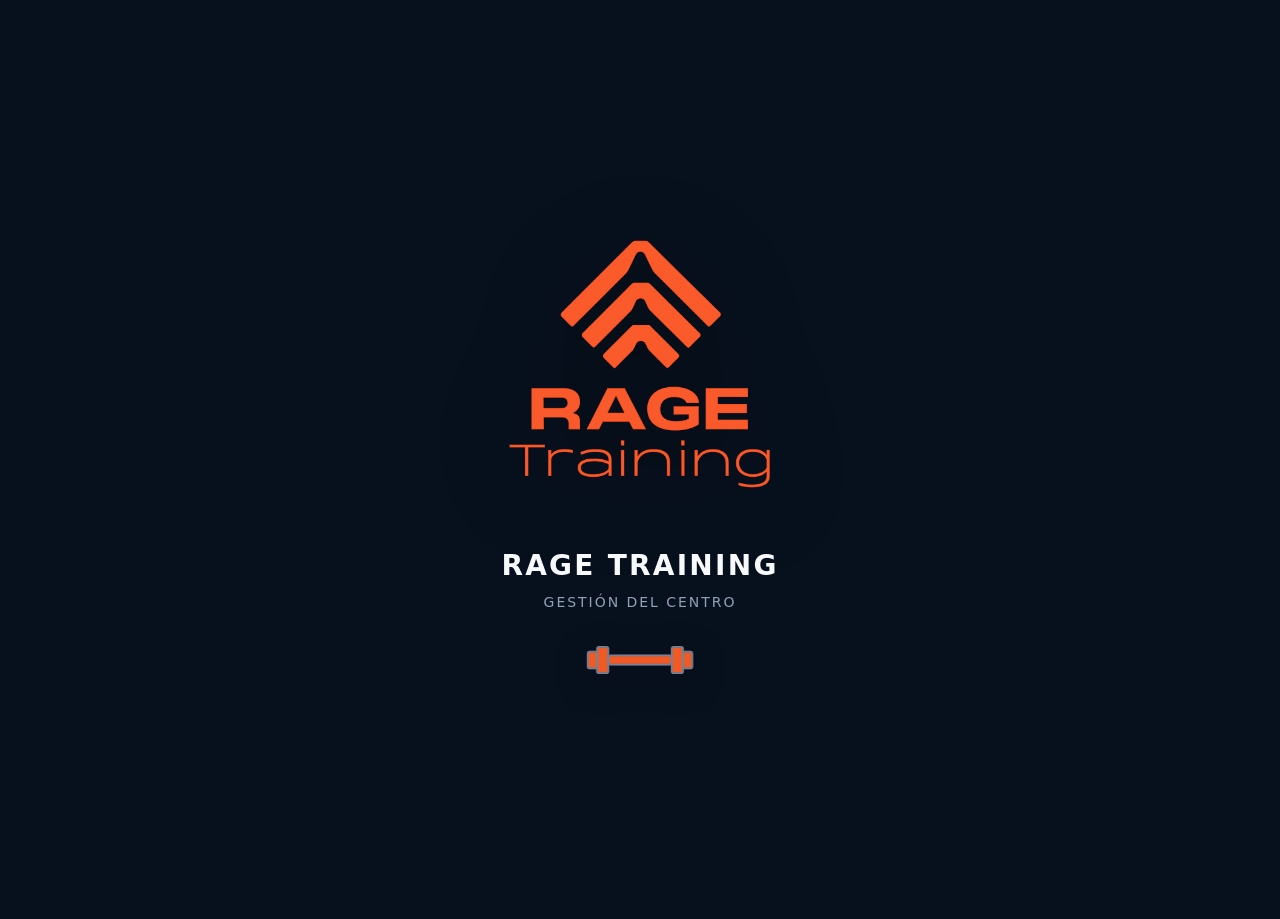
==== commit 48f8fc7a: "Load recurring session scheduler v2.4.47" ====
--- a/index.html
+++ b/index.html
@@ -1,7 +1,7 @@
 <!DOCTYPE html>
 <html lang="es">
 <head>
-<meta charset="UTF-8"><meta name="viewport" content="width=device-width, initial-scale=1.0, maximum-scale=1.0, viewport-fit=cover"><title>Rage Training</title><meta name="theme-color" content="#07101d"><meta name="apple-mobile-web-app-capable" content="yes"><meta name="apple-mobile-web-app-status-bar-style" content="black-translucent"><meta name="apple-mobile-web-app-title" content="Rage Training"><link rel="manifest" href="manifest.json"><link rel="apple-touch-icon" href="rage-logo.png"><link rel="icon" href="rage-logo.png" type="image/png"><link rel="stylesheet" href="styles.css?v=2.3.0"><link rel="stylesheet" href="modern-v2.4.css?v=2.4.1"><link rel="stylesheet" href="responsive-v2.4.2.css?v=2.4.5"><link rel="stylesheet" href="ajustes-v2.4.7.css?v=2.4.8"><link rel="stylesheet" href="clientes-seguimiento-v2.4.9.css?v=2.4.9"><link rel="stylesheet" href="cliente-detalle-v2.4.10.css?v=2.4.10"><link rel="stylesheet" href="mediciones-extra-v2.4.11.css?v=2.4.11"><link rel="stylesheet" href="clientes-mobile-v2.4.12.css?v=2.4.12"><link rel="stylesheet" href="pagos-mobile-v2.4.14.css?v=2.4.14"><link rel="stylesheet" href="modal-fix-v2.4.15.css?v=2.4.15"><link rel="stylesheet" href="agenda-integrada-v2.4.16.css?v=2.4.16"><link rel="stylesheet" href="agenda-mobile-v2.4.17.css?v=2.4.18"><link rel="stylesheet" href="cliente-sesion-v2.4.19.css?v=2.4.19"><link rel="stylesheet" href="alta-mobile-v2.4.20.css?v=2.4.20"><link rel="stylesheet" href="splash-v2.4.25.css?v=2.4.28"><link rel="stylesheet" href="facturas-v2.4.29.css?v=2.4.31"><link rel="stylesheet" href="cliente-gestion-v2.4.39.css?v=2.4.39">
+<meta charset="UTF-8"><meta name="viewport" content="width=device-width, initial-scale=1.0, maximum-scale=1.0, viewport-fit=cover, interactive-widget=resizes-content"><title>Rage Training</title><meta name="theme-color" content="#07101d"><meta name="apple-mobile-web-app-capable" content="yes"><meta name="apple-mobile-web-app-status-bar-style" content="black-translucent"><meta name="apple-mobile-web-app-title" content="Rage Training"><link rel="manifest" href="manifest.json"><link rel="apple-touch-icon" href="rage-logo.png"><link rel="icon" href="rage-logo.png" type="image/png"><link rel="stylesheet" href="styles.css?v=2.3.0"><link rel="stylesheet" href="modern-v2.4.css?v=2.4.1"><link rel="stylesheet" href="responsive-v2.4.2.css?v=2.4.5"><link rel="stylesheet" href="ajustes-v2.4.7.css?v=2.4.8"><link rel="stylesheet" href="clientes-seguimiento-v2.4.9.css?v=2.4.9"><link rel="stylesheet" href="cliente-detalle-v2.4.10.css?v=2.4.10"><link rel="stylesheet" href="mediciones-extra-v2.4.11.css?v=2.4.11"><link rel="stylesheet" href="clientes-mobile-v2.4.12.css?v=2.4.12"><link rel="stylesheet" href="pagos-mobile-v2.4.14.css?v=2.4.14"><link rel="stylesheet" href="modal-fix-v2.4.15.css?v=2.4.15"><link rel="stylesheet" href="agenda-integrada-v2.4.16.css?v=2.4.16"><link rel="stylesheet" href="agenda-mobile-v2.4.17.css?v=2.4.18"><link rel="stylesheet" href="cliente-sesion-v2.4.19.css?v=2.4.19"><link rel="stylesheet" href="alta-mobile-v2.4.20.css?v=2.4.20"><link rel="stylesheet" href="splash-v2.4.25.css?v=2.4.28"><link rel="stylesheet" href="facturas-v2.4.29.css?v=2.4.31"><link rel="stylesheet" href="cliente-gestion-v2.4.39.css?v=2.4.39"><link rel="stylesheet" href="mesociclo-ejercicios-v2.4.40.css?v=2.4.40"><link rel="stylesheet" href="mesociclo-plan-editor-v2.4.43.css?v=2.4.43"><link rel="stylesheet" href="calendar-zoom-v2.4.44.css?v=2.4.44">
 <script>(function(){function sync(){var t=('ontouchstart'in window)||(navigator.maxTouchPoints>0),s=Math.min(screen.width||9999,screen.height||9999);document.documentElement.classList.toggle('mobile-device',(t&&s<=900)||window.innerWidth<=900)}function top(){document.documentElement.scrollTop=0;document.body.scrollTop=0;window.scrollTo(0,0);var m=document.querySelector('.main-panel');if(m)m.scrollTop=0}sync();window.addEventListener('resize',sync,{passive:true});window.addEventListener('orientationchange',function(){sync();setTimeout(sync,120);setTimeout(sync,400)},{passive:true});document.addEventListener('DOMContentLoaded',function(){sync();document.querySelectorAll('.sidebar nav button').forEach(function(b){b.addEventListener('click',function(){top();requestAnimationFrame(top);setTimeout(top,50)})})})})();</script>
 </head><body><div class="app-layout">
 <div id="rage-splash" aria-label="Rage Training"><div class="rage-splash-inner"><img src="rage-logo.png" alt="Rage Training" class="rage-splash-logo"><h1 class="rage-splash-title">RAGE TRAINING</h1><p class="rage-splash-subtitle">Gestión del centro</p><div class="rage-splash-loader" aria-label="Cargando"></div></div></div>
@@ -14,4 +14,4 @@
 <section id="alta-screen" class="screen secondary-screen"><header class="dashboard-header"><div><span class="section-kicker">CLIENTES</span><h1>Nuevo cliente</h1></div><button onclick="volverDashboard()">Volver</button></header><div class="card alta-card form-surface"><div class="form-heading"><h2>Datos personales</h2><p>Información básica y configuración inicial del bono.</p></div><div class="form-grid"><input type="text" id="clienteNombre" placeholder="Nombre del cliente"><input type="text" id="clienteTelefono" placeholder="Teléfono"><input type="email" id="clienteEmail" placeholder="Email"><div class="labeled-field"><label for="clienteFechaAlta">Fecha de alta</label><input type="date" id="clienteFechaAlta"></div><input type="number" id="clienteCuota" placeholder="Cuota mensual (€)"><select id="clienteBonoTotal"><option value="5">Bono 5 sesiones</option><option value="10">Bono 10 sesiones</option></select><select id="clienteBonoDuracion"><option value="30">Media hora</option><option value="60">Una hora</option></select><select id="clienteBonoModalidad"><option value="Individual">Individual</option><option value="Pareja">Pareja</option></select><select id="clienteEstado"><option value="Activo">Activo</option><option value="Inactivo">Inactivo</option></select></div><textarea id="clienteObservaciones" placeholder="Observaciones"></textarea><button onclick="agregarCliente()">Guardar cliente</button></div></section>
 <section id="dia-screen" class="screen secondary-screen"><header class="dashboard-header"><div><span class="section-kicker">AGENDA</span><h1 id="tituloDia">Agenda del día</h1><p id="subtituloDia"></p></div><button onclick="volverDashboard()">Volver</button></header><div class="agenda-layout"><div class="card session-form"><span class="section-kicker">NUEVA SESIÓN</span><h2>Añadir sesión</h2><select id="diaClienteSelect"></select><input type="time" id="diaClaseHora"><button onclick="agendarClaseDia()">Guardar sesión</button></div><div class="agenda-panel"><div class="panel-heading"><span class="section-kicker">PROGRAMACIÓN</span><h2>Sesiones del día</h2></div><div id="agendaDiaLista"></div></div></div></section>
 <section id="ficha-screen" class="screen secondary-screen"><header class="dashboard-header"><div><span class="section-kicker">CLIENTE</span><h1>Ficha completa</h1></div><button onclick="volverDashboard()">Volver</button></header><div class="cliente-ficha" id="clienteFicha"></div></section></div>
-<script src="app.js?v=2.4.4"></script><script src="ajustes-v2.4.7.js?v=2.4.8"></script><script src="clientes-seguimiento-v2.4.9.js?v=2.4.9"></script><script src="cliente-detalle-v2.4.10.js?v=2.4.10"></script><script src="mediciones-extra-v2.4.11.js?v=2.4.11"></script><script src="agenda-integrada-v2.4.16.js?v=2.4.16"></script><script src="cliente-sesion-v2.4.19.js?v=2.4.22"></script><script src="alta-integrada-v2.4.23.js?v=2.4.24"></script><script src="navegacion-v2.4.24.js?v=2.4.24"></script><script src="splash-v2.4.25.js?v=2.4.28"></script><script src="facturas-v2.4.29.js?v=2.4.31"></script><script src="facturas-print-v2.4.32.js?v=2.4.33"></script><script src="facturas-pdf-v2.4.33.js?v=2.4.35"></script><script src="fixes-v2.4.36.js?v=2.4.38"></script><script src="cliente-gestion-v2.4.39.js?v=2.4.39"></script><script>if('serviceWorker'in navigator){window.addEventListener('load',()=>navigator.serviceWorker.register('service-worker.js?v=2.4.39'))}</script></body></html>+<script src="app.js?v=2.4.4"></script><script src="ajustes-v2.4.7.js?v=2.4.8"></script><script src="clientes-seguimiento-v2.4.9.js?v=2.4.9"></script><script src="cliente-detalle-v2.4.10.js?v=2.4.10"></script><script src="mediciones-extra-v2.4.11.js?v=2.4.11"></script><script src="agenda-integrada-v2.4.16.js?v=2.4.16"></script><script src="cliente-sesion-v2.4.19.js?v=2.4.22"></script><script src="alta-integrada-v2.4.23.js?v=2.4.24"></script><script src="navegacion-v2.4.24.js?v=2.4.24"></script><script src="splash-v2.4.25.js?v=2.4.28"></script><script src="facturas-v2.4.29.js?v=2.4.31"></script><script src="facturas-print-v2.4.32.js?v=2.4.33"></script><script src="facturas-pdf-v2.4.33.js?v=2.4.35"></script><script src="fixes-v2.4.36.js?v=2.4.38"></script><script src="cliente-gestion-v2.4.39.js?v=2.4.39"></script><script src="mesociclo-ejercicios-v2.4.40.js?v=2.4.40"></script><script src="tablet-android-v2.4.41.js?v=2.4.43"></script><script src="mesociclo-plan-editor-v2.4.43.js?v=2.4.43"></script><script src="calendar-zoom-v2.4.44.js?v=2.4.44"></script><script src="recurrencias-loader-v2.4.47.js?v=2.4.47"></script><script>if('serviceWorker'in navigator){window.addEventListener('load',()=>navigator.serviceWorker.register('service-worker.js?v=2.4.47'))}</script></body></html>
--- a/mesociclo-ejercicios-v2.4.40.css
+++ b/mesociclo-ejercicios-v2.4.40.css
@@ -0,0 +1,8 @@
+/* v2.4.40 · Tabla opcional de ejercicios dentro de mesociclos */
+.meso-exercise-editor{margin-top:22px;padding-top:20px;border-top:1px solid rgba(148,163,184,.16)}
+.meso-exercise-toggle{display:flex!important;align-items:center;gap:12px;margin:0!important;padding:14px 16px;border:1px solid rgba(148,163,184,.18);border-radius:13px;background:#0b1627;cursor:pointer}.meso-exercise-toggle>input{position:absolute;opacity:0;pointer-events:none}.meso-exercise-toggle-ui{position:relative;width:42px;height:24px;flex:0 0 42px;border-radius:999px;background:#27364c;transition:.2s}.meso-exercise-toggle-ui:after{content:"";position:absolute;left:3px;top:3px;width:18px;height:18px;border-radius:50%;background:#fff;transition:.2s}.meso-exercise-toggle input:checked+.meso-exercise-toggle-ui{background:#F15A24}.meso-exercise-toggle input:checked+.meso-exercise-toggle-ui:after{transform:translateX(18px)}.meso-exercise-toggle>span:last-child{display:flex;flex-direction:column;gap:4px;min-width:0}.meso-exercise-toggle strong{font-size:14px;color:#f8fafc}.meso-exercise-toggle small{font-size:11px;line-height:1.35;color:#8fa0b7}
+.meso-exercise-panel{margin-top:14px;padding:16px;border:1px solid rgba(148,163,184,.16);border-radius:14px;background:#091423}.meso-exercise-panel[hidden]{display:none!important}.meso-exercise-copy{display:flex;align-items:flex-start;justify-content:space-between;gap:14px;margin-bottom:14px}.meso-exercise-copy h4{margin:0 0 4px;font-size:16px;color:#f8fafc}.meso-exercise-copy p{margin:0;max-width:650px;font-size:11px;line-height:1.4;color:#8899b0}.meso-exercise-copy button{flex:0 0 auto;border:0;border-radius:9px;padding:10px 13px;background:#F15A24;color:#fff;font-weight:800;cursor:pointer}
+.meso-exercise-desktop-head,.meso-exercise-edit-row{display:grid;grid-template-columns:32px minmax(150px,1.15fr) minmax(105px,.48fr) minmax(105px,.48fr) minmax(220px,1.4fr) 38px;gap:8px;align-items:stretch}.meso-exercise-desktop-head{padding:0 4px 7px;color:#7f90a8;font-size:10px;font-weight:800;letter-spacing:.08em;text-transform:uppercase}.meso-exercise-rows{display:flex;flex-direction:column;gap:8px}.meso-exercise-edit-row{padding:8px;border:1px solid rgba(148,163,184,.14);border-radius:11px;background:#0d1a2d}.meso-exercise-row-number{display:grid;place-items:center;color:#71839c;font-size:12px;font-weight:800}.meso-exercise-cell{display:flex!important;flex-direction:column;gap:5px;margin:0!important;min-width:0}.meso-exercise-cell>span{display:none;color:#8091a9;font-size:10px;font-weight:700;text-transform:uppercase}.meso-exercise-cell input,.meso-exercise-cell textarea{width:100%;min-width:0;max-width:100%;margin:0!important;padding:10px 11px!important;border:1px solid rgba(148,163,184,.17)!important;border-radius:8px!important;background:#0a1525!important;color:#f8fafc!important;font:inherit!important;box-sizing:border-box!important}.meso-exercise-cell textarea{resize:vertical;min-height:42px}.meso-exercise-remove{align-self:stretch;border:1px solid rgba(239,68,68,.28);border-radius:8px;background:rgba(127,29,29,.28);color:#fda4af;font-size:22px;line-height:1;cursor:pointer}.meso-exercise-remove:hover{background:rgba(153,27,27,.42)}
+.meso-exercise-display{margin-top:16px;border:1px solid rgba(148,163,184,.16);border-radius:13px;overflow:hidden;background:#0a1525}.meso-exercise-display-title{display:flex;align-items:center;justify-content:space-between;padding:11px 13px;border-bottom:1px solid rgba(148,163,184,.13);background:#0c192b}.meso-exercise-display-title>div{display:flex;align-items:center;gap:9px}.meso-exercise-display-title span{color:#F15A24;font-size:10px;font-weight:900;letter-spacing:.11em}.meso-exercise-display-title strong{color:#90a0b5;font-size:10px;font-weight:700}.meso-exercise-table-wrap{width:100%;overflow-x:auto}.meso-exercise-table{width:100%;border-collapse:collapse;table-layout:fixed}.meso-exercise-table th,.meso-exercise-table td{padding:10px 12px;border-right:1px solid rgba(148,163,184,.12);border-bottom:1px solid rgba(148,163,184,.12);vertical-align:top;text-align:left;overflow-wrap:anywhere}.meso-exercise-table th:last-child,.meso-exercise-table td:last-child{border-right:0}.meso-exercise-table tbody tr:last-child td{border-bottom:0}.meso-exercise-table th{background:#101d2f;color:#c5cfdb;font-size:10px;letter-spacing:.08em;text-transform:uppercase}.meso-exercise-table td{color:#d8e0ea;font-size:12px;line-height:1.35}.meso-exercise-table th:nth-child(1),.meso-exercise-table td:nth-child(1){width:24%}.meso-exercise-table th:nth-child(2),.meso-exercise-table td:nth-child(2){width:14%}.meso-exercise-table th:nth-child(3),.meso-exercise-table td:nth-child(3){width:14%}.meso-exercise-table th:nth-child(4),.meso-exercise-table td:nth-child(4){width:48%}.meso-exercise-table td strong{color:#f8fafc}
+@media(max-width:900px){.meso-exercise-copy{flex-direction:column}.meso-exercise-copy button{width:100%}.meso-exercise-desktop-head{display:none}.meso-exercise-edit-row{grid-template-columns:28px minmax(0,1fr) 38px;grid-template-areas:"number name remove" "number weight remove" "number reps remove" "number notes remove";gap:8px}.meso-exercise-row-number{grid-area:number}.meso-exercise-cell>span{display:block}.meso-exercise-cell.exercise-name{grid-area:name}.meso-exercise-cell.exercise-weight{grid-area:weight}.meso-exercise-cell.exercise-reps{grid-area:reps}.meso-exercise-cell.exercise-notes{grid-area:notes}.meso-exercise-remove{grid-area:remove}.meso-exercise-table,.meso-exercise-table tbody,.meso-exercise-table tr,.meso-exercise-table td{display:block;width:100%!important}.meso-exercise-table thead{display:none}.meso-exercise-table tbody tr{padding:10px 12px;border-bottom:1px solid rgba(148,163,184,.15)}.meso-exercise-table tbody tr:last-child{border-bottom:0}.meso-exercise-table td{display:grid;grid-template-columns:92px minmax(0,1fr);gap:10px;padding:6px 0;border:0!important}.meso-exercise-table td:before{content:attr(data-label);color:#7f90a8;font-size:10px;font-weight:800;letter-spacing:.06em;text-transform:uppercase}}
+@media(max-width:520px){.meso-exercise-panel{padding:12px}.meso-exercise-edit-row{grid-template-columns:24px minmax(0,1fr) 34px;padding:7px}.meso-exercise-toggle{padding:12px}.meso-exercise-table td{grid-template-columns:76px minmax(0,1fr)}}
--- a/mesociclo-plan-editor-v2.4.43.css
+++ b/mesociclo-plan-editor-v2.4.43.css
@@ -0,0 +1,53 @@
+/* v2.4.43 · Edición directa del plan de ejercicios + teclado Android */
+.rage-plan-edit-button{
+  margin-left:auto;border:1px solid rgba(241,90,36,.42);border-radius:9px;padding:8px 11px;
+  background:rgba(241,90,36,.14);color:#fff;font-size:10px;font-weight:900;cursor:pointer;white-space:nowrap
+}
+.rage-plan-edit-button:hover{background:rgba(241,90,36,.24)}
+.meso-exercise-display-title{gap:12px}.meso-exercise-display-title>div{min-width:0}
+
+html.rage-plan-editor-open,html.rage-plan-editor-open body{overflow:hidden!important;overscroll-behavior:none!important}
+.rage-plan-editor-overlay{position:fixed;inset:0;z-index:350000;display:flex;align-items:stretch;justify-content:center;padding:10px;box-sizing:border-box}
+.rage-plan-editor-backdrop{position:absolute;inset:0;background:rgba(2,8,18,.82);backdrop-filter:blur(8px);-webkit-backdrop-filter:blur(8px)}
+.rage-plan-editor-shell{position:relative;z-index:1;display:flex;flex-direction:column;width:min(920px,100%);height:min(94dvh,900px);max-height:100%;margin:auto;overflow:hidden;border:1px solid rgba(148,163,184,.22);border-radius:18px;background:#081321;color:#f8fafc;box-shadow:0 28px 90px rgba(0,0,0,.52)}
+.rage-plan-editor-head{display:flex;align-items:flex-start;justify-content:space-between;gap:16px;flex:0 0 auto;padding:16px 18px;border-bottom:1px solid rgba(148,163,184,.14);background:#0b1728}
+.rage-plan-editor-head>div:first-child{min-width:0}.rage-plan-editor-head span{color:#F15A24;font-size:10px;font-weight:900;letter-spacing:.13em}.rage-plan-editor-head h3{margin:4px 0 2px;font-size:21px}.rage-plan-editor-head p{margin:0;color:#8fa0b5;font-size:11px;overflow-wrap:anywhere}
+.rage-plan-head-actions{display:flex;align-items:center;gap:8px}.rage-plan-head-save{border:0;border-radius:9px;padding:9px 12px;background:#F15A24;color:#fff;font-weight:900;cursor:pointer}.rage-plan-close{border:0;background:transparent;color:#9daac0;font-size:30px;line-height:1;cursor:pointer}
+.rage-plan-editor-toolbar{display:flex;align-items:center;justify-content:space-between;gap:12px;flex:0 0 auto;padding:11px 18px;border-bottom:1px solid rgba(148,163,184,.12);background:#091625}.rage-plan-editor-toolbar p{margin:0;color:#8d9eb3;font-size:11px}.rage-plan-add{border:0;border-radius:9px;padding:9px 12px;background:#16263c;color:#fff;font-weight:800;cursor:pointer;white-space:nowrap}
+.rage-plan-editor-body{flex:1 1 auto;min-height:0;overflow-y:auto;overflow-x:hidden;-webkit-overflow-scrolling:touch;overscroll-behavior:contain;scroll-behavior:smooth;scroll-padding-top:14px;scroll-padding-bottom:150px;padding:14px 16px 150px;box-sizing:border-box}
+.rage-plan-rows{display:flex;flex-direction:column;gap:12px}.rage-plan-row{scroll-margin-top:12px;scroll-margin-bottom:180px;padding:13px;border:1px solid rgba(148,163,184,.16);border-radius:13px;background:linear-gradient(180deg,#0e1c30,#0a1626)}
+.rage-plan-row-head{display:flex;align-items:center;justify-content:space-between;gap:10px;margin-bottom:10px}.rage-plan-row-head span{color:#F15A24;font-size:10px;font-weight:900;letter-spacing:.09em;text-transform:uppercase}.rage-plan-remove{border:1px solid rgba(244,63,94,.28);border-radius:8px;padding:7px 9px;background:rgba(127,29,29,.22);color:#fda4af;font-size:10px;font-weight:800;cursor:pointer}
+.rage-plan-row-grid{display:grid;grid-template-columns:minmax(0,1fr) minmax(0,1fr);gap:10px}.rage-plan-field{display:flex;flex-direction:column;gap:6px;min-width:0}.rage-plan-field.full{grid-column:1/-1}.rage-plan-field>span{color:#8193aa;font-size:10px;font-weight:800;text-transform:uppercase;letter-spacing:.06em}.rage-plan-field input,.rage-plan-field textarea{width:100%;min-width:0;max-width:100%;margin:0;padding:11px 12px;border:1px solid rgba(148,163,184,.18);border-radius:9px;background:#071321;color:#fff;font:inherit;font-size:16px;outline:none;box-sizing:border-box}.rage-plan-field input:focus,.rage-plan-field textarea:focus{border-color:rgba(241,90,36,.75);box-shadow:0 0 0 3px rgba(241,90,36,.12)}.rage-plan-field textarea{min-height:78px;resize:vertical}
+.rage-plan-editor-foot{display:flex;justify-content:flex-end;gap:9px;flex:0 0 auto;padding:11px 16px max(11px,env(safe-area-inset-bottom));border-top:1px solid rgba(148,163,184,.14);background:#0b1728;box-shadow:0 -10px 28px rgba(2,8,18,.36)}.rage-plan-editor-foot button{min-height:44px;border-radius:9px;padding:9px 14px;font-weight:900;cursor:pointer}.rage-plan-cancel{border:1px solid rgba(148,163,184,.2);background:#142238;color:#cbd5e1}.rage-plan-save{border:0;background:#F15A24;color:#fff}
+.rage-plan-keyboard-spacer{display:none;height:1px}
+
+html.rage-plan-keyboard-active .rage-plan-editor-body,
+html.rage-plan-keyboard-active #rageTrackingModal .tracking-modal-body{
+  padding-bottom:max(52vh,420px)!important;
+  scroll-padding-bottom:max(52vh,420px)!important;
+}
+html.rage-plan-keyboard-active .rage-plan-keyboard-spacer{display:block;height:max(52vh,420px)}
+html.rage-plan-keyboard-active #rageTrackingModal [data-exercise-row],
+html.rage-plan-keyboard-active .rage-plan-row{scroll-margin-bottom:max(52vh,420px)!important}
+
+@media(pointer:coarse), (max-width:1100px){
+  .rage-plan-editor-overlay{inset:auto 0 auto 0;top:var(--rage-plan-viewport-top,0px);width:100vw;height:var(--rage-plan-viewport-height,100dvh);padding:7px max(7px,env(safe-area-inset-right)) max(7px,env(safe-area-inset-bottom)) max(7px,env(safe-area-inset-left))}
+  .rage-plan-editor-shell{width:100%;height:100%;max-height:100%;margin:0;border-radius:14px}
+  .rage-plan-editor-head{padding:12px 14px}.rage-plan-editor-head h3{font-size:18px}.rage-plan-editor-toolbar{padding:9px 14px}.rage-plan-editor-body{padding:12px 12px 140px}.rage-plan-editor-foot{padding:9px 12px max(9px,env(safe-area-inset-bottom))}
+  .rage-plan-field input,.rage-plan-field textarea{font-size:16px!important}
+}
+
+@media(pointer:coarse) and (min-width:600px){
+  .rage-plan-editor-shell{max-width:1050px}.rage-plan-row{padding:14px}.rage-plan-row-grid{grid-template-columns:minmax(0,1fr) minmax(0,1fr)}
+  html.rage-plan-keyboard-active .rage-plan-editor-head{padding:7px 12px}.rage-plan-head-save{display:inline-flex}
+  html.rage-plan-keyboard-active .rage-plan-editor-toolbar{display:none}
+  html.rage-plan-keyboard-active .rage-plan-editor-body{padding-top:8px!important}
+  html.rage-plan-keyboard-active .rage-plan-editor-foot{display:none}
+  html.rage-plan-keyboard-active #rageTrackingModal .tracking-modal-head{padding:7px 12px!important}
+  html.rage-plan-keyboard-active #rageTrackingModal .tracking-modal-actions{display:none!important}
+}
+
+@media(max-width:599px){
+  .rage-plan-editor-head p{display:none}.rage-plan-head-save{display:none}.rage-plan-editor-toolbar{align-items:stretch;flex-direction:column}.rage-plan-add{width:100%}.rage-plan-row-grid{grid-template-columns:minmax(0,1fr)}.rage-plan-field.full{grid-column:auto}
+  .meso-exercise-display-title{align-items:flex-start}.rage-plan-edit-button{padding:7px 9px}
+}
--- a/calendar-zoom-v2.4.44.css
+++ b/calendar-zoom-v2.4.44.css
@@ -0,0 +1,164 @@
+/* v2.4.44 · Zoom vertical del calendario y vista del día completo */
+.calendario-top{
+  display:grid!important;
+  grid-template-columns:minmax(0,1fr) auto!important;
+  align-items:center!important;
+}
+.rage-calendar-tools{
+  display:flex;
+  align-items:center;
+  justify-content:flex-end;
+  gap:8px;
+  min-width:0;
+  flex-wrap:wrap;
+}
+.rage-calendar-tools .calendar-actions{order:2}
+.rage-calendar-zoom{
+  order:1;
+  display:flex;
+  align-items:center;
+  gap:5px;
+  padding:4px;
+  border:1px solid rgba(148,163,184,.16);
+  border-radius:10px;
+  background:#091524;
+  box-shadow:0 5px 16px rgba(2,8,18,.14);
+}
+.rage-calendar-zoom button{
+  display:grid;
+  place-items:center;
+  min-width:30px!important;
+  width:auto;
+  height:30px!important;
+  margin:0!important;
+  padding:0 8px!important;
+  border:1px solid rgba(148,163,184,.16)!important;
+  border-radius:7px!important;
+  background:#122037!important;
+  color:#f8fafc!important;
+  font-size:15px!important;
+  font-weight:850!important;
+  line-height:1!important;
+}
+.rage-calendar-zoom button:hover{background:#192b45!important}
+.rage-calendar-zoom input[type="range"]{
+  width:92px;
+  height:24px;
+  margin:0!important;
+  padding:0!important;
+  accent-color:#F15A24;
+  background:transparent!important;
+  border:0!important;
+  box-shadow:none!important;
+}
+.rage-calendar-zoom output{
+  min-width:38px;
+  color:#aebbd0;
+  font-size:9px;
+  font-weight:800;
+  text-align:center;
+  font-variant-numeric:tabular-nums;
+}
+.rage-calendar-zoom .rage-calendar-fit-button{
+  display:flex;
+  align-items:center;
+  gap:5px;
+  min-width:auto!important;
+  padding:0 9px!important;
+  font-size:9px!important;
+  white-space:nowrap;
+}
+.rage-calendar-fit-button>span:first-child{font-size:13px}
+.rage-calendar-fit-button.is-active{
+  border-color:rgba(241,90,36,.7)!important;
+  background:rgba(241,90,36,.20)!important;
+  color:#fff!important;
+  box-shadow:inset 0 0 0 1px rgba(241,90,36,.16);
+}
+
+.calendario-panel.rage-calendar-fit{
+  min-height:0!important;
+}
+.calendario-panel.rage-calendar-fit .week-calendar-fixed{
+  overflow-x:auto!important;
+  overflow-y:hidden!important;
+}
+.calendario-panel.rage-calendar-compact .week-hour-fixed{
+  display:flex;
+  align-items:flex-start;
+  justify-content:flex-start;
+  padding:2px 4px!important;
+  font-size:8px!important;
+  line-height:1!important;
+}
+.calendario-panel.rage-calendar-compact .week-event-fixed{
+  padding:2px 4px!important;
+  border-radius:4px!important;
+}
+.calendario-panel.rage-calendar-compact .week-event-fixed .evento-nombre{
+  font-size:8px!important;
+  line-height:1!important;
+}
+.calendario-panel.rage-calendar-dense .week-hour-fixed{
+  padding:1px 3px!important;
+  font-size:7px!important;
+  line-height:1!important;
+}
+.calendario-panel.rage-calendar-dense .week-hour-fixed:nth-child(even){
+  color:transparent!important;
+}
+.calendario-panel.rage-calendar-dense .week-event-fixed{
+  padding:1px 3px!important;
+  border-radius:3px!important;
+}
+.calendario-panel.rage-calendar-dense .week-event-fixed .evento-nombre{
+  display:block!important;
+  overflow:hidden!important;
+  font-size:7px!important;
+  line-height:1!important;
+  white-space:nowrap!important;
+  text-overflow:ellipsis!important;
+}
+.calendario-panel.rage-calendar-spacious .week-event-fixed{
+  padding:6px 8px!important;
+}
+.calendario-panel.rage-calendar-spacious .week-event-fixed .evento-nombre{
+  font-size:11px!important;
+}
+
+@media(max-width:1100px) and (min-width:761px){
+  .calendario-top{align-items:start!important}
+  .rage-calendar-tools{max-width:390px}
+  .rage-calendar-zoom input[type="range"]{width:74px}
+  .rage-calendar-zoom .rage-calendar-fit-button{padding:0 8px!important}
+}
+
+@media(max-width:760px){
+  .calendario-top{
+    grid-template-columns:minmax(0,1fr)!important;
+    gap:8px!important;
+  }
+  .rage-calendar-tools{
+    width:100%;
+    display:grid;
+    grid-template-columns:minmax(0,1fr) auto;
+    gap:6px;
+  }
+  .rage-calendar-tools .calendar-actions{
+    grid-column:2;
+    grid-row:1;
+  }
+  .rage-calendar-zoom{
+    grid-column:1;
+    grid-row:1;
+    min-width:0;
+  }
+  .rage-calendar-zoom input[type="range"]{
+    flex:1;
+    width:auto;
+    min-width:44px;
+  }
+  .rage-calendar-zoom output{min-width:32px}
+  .rage-calendar-zoom .rage-calendar-fit-button>span:last-child{display:none}
+  .rage-calendar-zoom .rage-calendar-fit-button{padding:0 8px!important}
+}
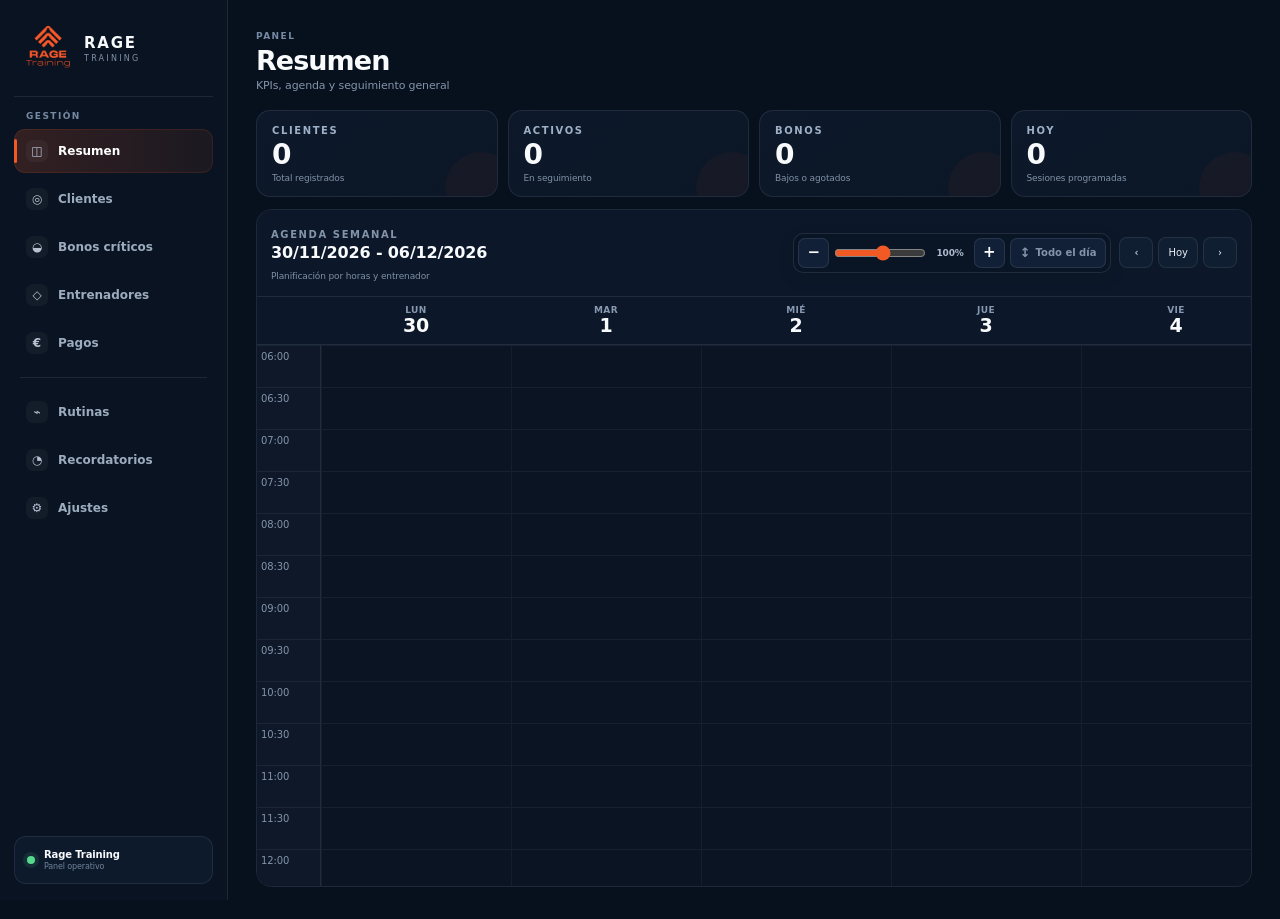
==== commit e5a6f600: "Rebuild v2.4.57 boot sequence and prevent splash lock" ====
--- a/index.html
+++ b/index.html
@@ -1,17 +1,221 @@
 <!DOCTYPE html>
 <html lang="es">
 <head>
-<meta charset="UTF-8"><meta name="viewport" content="width=device-width, initial-scale=1.0, maximum-scale=1.0, viewport-fit=cover, interactive-widget=resizes-content"><title>Rage Training</title><meta name="theme-color" content="#07101d"><meta name="apple-mobile-web-app-capable" content="yes"><meta name="apple-mobile-web-app-status-bar-style" content="black-translucent"><meta name="apple-mobile-web-app-title" content="Rage Training"><link rel="manifest" href="manifest.json"><link rel="apple-touch-icon" href="rage-logo.png"><link rel="icon" href="rage-logo.png" type="image/png"><link rel="stylesheet" href="styles.css?v=2.3.0"><link rel="stylesheet" href="modern-v2.4.css?v=2.4.1"><link rel="stylesheet" href="responsive-v2.4.2.css?v=2.4.5"><link rel="stylesheet" href="ajustes-v2.4.7.css?v=2.4.8"><link rel="stylesheet" href="clientes-seguimiento-v2.4.9.css?v=2.4.9"><link rel="stylesheet" href="cliente-detalle-v2.4.10.css?v=2.4.10"><link rel="stylesheet" href="mediciones-extra-v2.4.11.css?v=2.4.11"><link rel="stylesheet" href="clientes-mobile-v2.4.12.css?v=2.4.12"><link rel="stylesheet" href="pagos-mobile-v2.4.14.css?v=2.4.14"><link rel="stylesheet" href="modal-fix-v2.4.15.css?v=2.4.15"><link rel="stylesheet" href="agenda-integrada-v2.4.16.css?v=2.4.16"><link rel="stylesheet" href="agenda-mobile-v2.4.17.css?v=2.4.18"><link rel="stylesheet" href="cliente-sesion-v2.4.19.css?v=2.4.19"><link rel="stylesheet" href="alta-mobile-v2.4.20.css?v=2.4.20"><link rel="stylesheet" href="splash-v2.4.25.css?v=2.4.28"><link rel="stylesheet" href="facturas-v2.4.29.css?v=2.4.31"><link rel="stylesheet" href="cliente-gestion-v2.4.39.css?v=2.4.39"><link rel="stylesheet" href="mesociclo-ejercicios-v2.4.40.css?v=2.4.40"><link rel="stylesheet" href="mesociclo-plan-editor-v2.4.43.css?v=2.4.43"><link rel="stylesheet" href="calendar-zoom-v2.4.44.css?v=2.4.44">
-<script>(function(){function sync(){var t=('ontouchstart'in window)||(navigator.maxTouchPoints>0),s=Math.min(screen.width||9999,screen.height||9999);document.documentElement.classList.toggle('mobile-device',(t&&s<=900)||window.innerWidth<=900)}function top(){document.documentElement.scrollTop=0;document.body.scrollTop=0;window.scrollTo(0,0);var m=document.querySelector('.main-panel');if(m)m.scrollTop=0}sync();window.addEventListener('resize',sync,{passive:true});window.addEventListener('orientationchange',function(){sync();setTimeout(sync,120);setTimeout(sync,400)},{passive:true});document.addEventListener('DOMContentLoaded',function(){sync();document.querySelectorAll('.sidebar nav button').forEach(function(b){b.addEventListener('click',function(){top();requestAnimationFrame(top);setTimeout(top,50)})})})})();</script>
-</head><body><div class="app-layout">
-<div id="rage-splash" aria-label="Rage Training"><div class="rage-splash-inner"><img src="rage-logo.png" alt="Rage Training" class="rage-splash-logo"><h1 class="rage-splash-title">RAGE TRAINING</h1><p class="rage-splash-subtitle">Gestión del centro</p><div class="rage-splash-loader" aria-label="Cargando"></div></div></div>
-<section id="dashboard-screen" class="screen active"><aside class="sidebar"><div class="brand-lockup"><img src="rage-logo.png" alt="Rage Training" class="sidebar-logo"><div><strong>RAGE</strong><span>TRAINING</span></div></div><div class="nav-caption">GESTIÓN</div><nav><button id="nav-resumen" class="nav-active" onclick="mostrarSeccion('resumen')"><span class="nav-icon">◫</span><span>Resumen</span></button><button id="nav-clientes" onclick="mostrarSeccion('clientes')"><span class="nav-icon">◎</span><span>Clientes</span></button><button id="nav-bonos" onclick="mostrarSeccion('clientes-bonos')"><span class="nav-icon">◒</span><span>Bonos críticos</span></button><button id="nav-entrenadores" onclick="mostrarSeccion('entrenadores')"><span class="nav-icon">◇</span><span>Entrenadores</span></button><button id="nav-pagos" onclick="mostrarSeccion('pagos')"><span class="nav-icon">€</span><span>Pagos</span></button><div class="nav-divider"></div><button onclick="mostrarSeccion('rutinas')"><span class="nav-icon">⌁</span><span>Rutinas</span></button><button onclick="mostrarSeccion('recordatorios')"><span class="nav-icon">◔</span><span>Recordatorios</span></button><button onclick="mostrarSeccion('ajustes')"><span class="nav-icon">⚙</span><span>Ajustes</span></button></nav><div class="sidebar-footer"><span class="status-dot"></span><div><strong>Rage Training</strong><small>Panel operativo</small></div></div></aside><main class="main-panel"><header class="top-header"><div class="header-copy"><span class="eyebrow">PANEL</span><h1 id="tituloPanel">Resumen</h1><p id="subtituloPanel">KPIs, agenda y seguimiento general</p></div><div class="header-actions"></div></header>
-<section id="resumen-section"><section class="resumen-grid"><div class="resumen-card"><span class="kpi-label">CLIENTES</span><strong id="totalClientes">0</strong><small>Total registrados</small></div><div class="resumen-card"><span class="kpi-label">ACTIVOS</span><strong id="clientesActivos">0</strong><small>En seguimiento</small></div><div class="resumen-card clickable-card" onclick="mostrarSeccion('clientes-bonos')"><span class="kpi-label">BONOS</span><strong id="bonosBajos">0</strong><small>Bajos o agotados</small></div><div class="resumen-card clickable-card" onclick="mostrarSesionesHoy()"><span class="kpi-label">HOY</span><strong id="clasesHoy">0</strong><small>Sesiones programadas</small></div></section><section class="calendario-panel"><div class="calendario-top"><div><span class="section-kicker">AGENDA SEMANAL</span><h2 id="tituloMes">Calendario</h2><span>Planificación por horas y entrenador</span></div><div class="calendar-actions"><button onclick="cambiarMes(-1)">‹</button><button onclick="irMesActual()">Hoy</button><button onclick="cambiarMes(1)">›</button></div></div><div id="calendarioMensual" class="calendar-grid"></div></section></section>
-<section id="clientes-section" style="display:none"><div class="section-heading"><div><span class="section-kicker">BASE DE CLIENTES</span><h2>Clientes</h2><p>Consulta, filtra y gestiona las fichas activas.</p></div></div><section class="toolbar"><div class="search-wrap"><span>⌕</span><input type="text" id="buscadorClientes" placeholder="Buscar cliente..." oninput="renderClientes()"></div><button class="add-btn" onclick="cambiarPantalla('alta-screen')">+ Nuevo cliente</button></section><section class="tabla-clientes data-surface"><div class="tabla-header"><span>Cliente</span><span>Teléfono</span><span>Bono</span><span>Estado</span><span>Acciones</span></div><div id="clientesLista"></div></section></section>
-<section id="clientes-bonos-section" style="display:none"><div class="section-heading"><div><span class="section-kicker">SEGUIMIENTO</span><h2>Bonos críticos</h2><p>Clientes que requieren renovación o revisión.</p></div></div><section class="tabla-clientes data-surface"><div class="tabla-header"><span>Cliente</span><span>Teléfono</span><span>Bono</span><span>Estado</span><span>Acciones</span></div><div id="clientesBonosLista"></div></section></section>
-<section id="entrenadores-section" style="display:none"><div class="section-heading"><div><span class="section-kicker">EQUIPO</span><h2>Entrenadores</h2><p>Colores de agenda, estado y sesiones asignadas.</p></div></div><section class="toolbar trainers-toolbar"><div class="field-inline"><input type="text" id="entrenadorNombre" placeholder="Nombre del entrenador"></div><label class="color-control"><input type="color" id="entrenadorColor" value="#F15A24"><span>Color</span></label><button class="add-btn" onclick="agregarEntrenador()">+ Añadir</button></section><section class="tabla-clientes data-surface"><div class="tabla-header entrenadores-header"><span>Entrenador</span><span>Color</span><span>Estado</span><span>Sesiones</span><span>Acciones</span></div><div id="entrenadoresLista"></div></section></section>
-<section id="pagos-section" style="display:none"><div class="section-heading"><div><span class="section-kicker">FINANZAS</span><h2>Pagos</h2><p>Estado de cobros, importes e historial por cliente.</p></div></div><section class="toolbar"><div class="search-wrap"><span>⌕</span><input type="text" id="buscadorPagos" placeholder="Buscar cliente..." oninput="renderPagos()"></div></section><section class="tabla-clientes data-surface"><div class="tabla-header"><span>Cliente</span><span>Estado</span><span>Último pago</span><span>Importe</span><span>Acciones</span></div><div id="pagosLista"></div></section></section></main></section>
-<section id="alta-screen" class="screen secondary-screen"><header class="dashboard-header"><div><span class="section-kicker">CLIENTES</span><h1>Nuevo cliente</h1></div><button onclick="volverDashboard()">Volver</button></header><div class="card alta-card form-surface"><div class="form-heading"><h2>Datos personales</h2><p>Información básica y configuración inicial del bono.</p></div><div class="form-grid"><input type="text" id="clienteNombre" placeholder="Nombre del cliente"><input type="text" id="clienteTelefono" placeholder="Teléfono"><input type="email" id="clienteEmail" placeholder="Email"><div class="labeled-field"><label for="clienteFechaAlta">Fecha de alta</label><input type="date" id="clienteFechaAlta"></div><input type="number" id="clienteCuota" placeholder="Cuota mensual (€)"><select id="clienteBonoTotal"><option value="5">Bono 5 sesiones</option><option value="10">Bono 10 sesiones</option></select><select id="clienteBonoDuracion"><option value="30">Media hora</option><option value="60">Una hora</option></select><select id="clienteBonoModalidad"><option value="Individual">Individual</option><option value="Pareja">Pareja</option></select><select id="clienteEstado"><option value="Activo">Activo</option><option value="Inactivo">Inactivo</option></select></div><textarea id="clienteObservaciones" placeholder="Observaciones"></textarea><button onclick="agregarCliente()">Guardar cliente</button></div></section>
-<section id="dia-screen" class="screen secondary-screen"><header class="dashboard-header"><div><span class="section-kicker">AGENDA</span><h1 id="tituloDia">Agenda del día</h1><p id="subtituloDia"></p></div><button onclick="volverDashboard()">Volver</button></header><div class="agenda-layout"><div class="card session-form"><span class="section-kicker">NUEVA SESIÓN</span><h2>Añadir sesión</h2><select id="diaClienteSelect"></select><input type="time" id="diaClaseHora"><button onclick="agendarClaseDia()">Guardar sesión</button></div><div class="agenda-panel"><div class="panel-heading"><span class="section-kicker">PROGRAMACIÓN</span><h2>Sesiones del día</h2></div><div id="agendaDiaLista"></div></div></div></section>
-<section id="ficha-screen" class="screen secondary-screen"><header class="dashboard-header"><div><span class="section-kicker">CLIENTE</span><h1>Ficha completa</h1></div><button onclick="volverDashboard()">Volver</button></header><div class="cliente-ficha" id="clienteFicha"></div></section></div>
-<script src="app.js?v=2.4.4"></script><script src="ajustes-v2.4.7.js?v=2.4.8"></script><script src="clientes-seguimiento-v2.4.9.js?v=2.4.9"></script><script src="cliente-detalle-v2.4.10.js?v=2.4.10"></script><script src="mediciones-extra-v2.4.11.js?v=2.4.11"></script><script src="agenda-integrada-v2.4.16.js?v=2.4.16"></script><script src="cliente-sesion-v2.4.19.js?v=2.4.22"></script><script src="alta-integrada-v2.4.23.js?v=2.4.24"></script><script src="navegacion-v2.4.24.js?v=2.4.24"></script><script src="splash-v2.4.25.js?v=2.4.28"></script><script src="facturas-v2.4.29.js?v=2.4.31"></script><script src="facturas-print-v2.4.32.js?v=2.4.33"></script><script src="facturas-pdf-v2.4.33.js?v=2.4.35"></script><script src="fixes-v2.4.36.js?v=2.4.38"></script><script src="cliente-gestion-v2.4.39.js?v=2.4.39"></script><script src="mesociclo-ejercicios-v2.4.40.js?v=2.4.40"></script><script src="tablet-android-v2.4.41.js?v=2.4.43"></script><script src="mesociclo-plan-editor-v2.4.43.js?v=2.4.43"></script><script src="calendar-zoom-v2.4.44.js?v=2.4.44"></script><script src="recurrencias-loader-v2.4.47.js?v=2.4.47"></script><script>if('serviceWorker'in navigator){window.addEventListener('load',()=>navigator.serviceWorker.register('service-worker.js?v=2.4.47'))}</script></body></html>+  <meta charset="UTF-8">
+  <meta name="viewport" content="width=device-width, initial-scale=1.0, maximum-scale=1.0, viewport-fit=cover, interactive-widget=resizes-content">
+  <title>Rage Training</title>
+  <meta name="theme-color" content="#07101d">
+  <meta name="apple-mobile-web-app-capable" content="yes">
+  <meta name="apple-mobile-web-app-status-bar-style" content="black-translucent">
+  <meta name="apple-mobile-web-app-title" content="Rage Training">
+  <link rel="manifest" href="manifest.json?v=2.4.57">
+  <link rel="apple-touch-icon" href="rage-logo.png?v=2.4.57">
+  <link rel="icon" href="rage-logo.png?v=2.4.57" type="image/png">
+
+  <link rel="stylesheet" href="styles.css?v=2.3.0">
+  <link rel="stylesheet" href="modern-v2.4.css?v=2.4.1">
+  <link rel="stylesheet" href="responsive-v2.4.2.css?v=2.4.5">
+  <link rel="stylesheet" href="ajustes-v2.4.7.css?v=2.4.8">
+  <link rel="stylesheet" href="clientes-seguimiento-v2.4.9.css?v=2.4.9">
+  <link rel="stylesheet" href="cliente-detalle-v2.4.10.css?v=2.4.10">
+  <link rel="stylesheet" href="mediciones-extra-v2.4.11.css?v=2.4.11">
+  <link rel="stylesheet" href="clientes-mobile-v2.4.12.css?v=2.4.12">
+  <link rel="stylesheet" href="pagos-mobile-v2.4.14.css?v=2.4.14">
+  <link rel="stylesheet" href="modal-fix-v2.4.15.css?v=2.4.15">
+  <link rel="stylesheet" href="agenda-integrada-v2.4.16.css?v=2.4.16">
+  <link rel="stylesheet" href="agenda-mobile-v2.4.17.css?v=2.4.18">
+  <link rel="stylesheet" href="cliente-sesion-v2.4.19.css?v=2.4.19">
+  <link rel="stylesheet" href="alta-mobile-v2.4.20.css?v=2.4.20">
+  <link rel="stylesheet" href="splash-v2.4.25.css?v=2.4.57">
+  <link rel="stylesheet" href="facturas-v2.4.29.css?v=2.4.31">
+  <link rel="stylesheet" href="cliente-gestion-v2.4.39.css?v=2.4.39">
+  <link rel="stylesheet" href="mesociclo-ejercicios-v2.4.40.css?v=2.4.40">
+  <link rel="stylesheet" href="mesociclo-plan-editor-v2.4.43.css?v=2.4.43">
+  <link rel="stylesheet" href="calendar-zoom-v2.4.44.css?v=2.4.44">
+  <link rel="stylesheet" href="parejas-v2.4.53.css?v=2.4.57">
+  <link rel="stylesheet" href="tarifas-v2.4.55.css?v=2.4.57">
+
+  <style>
+    /* Salida de emergencia independiente del JavaScript y de la caché anterior. */
+    #rage-splash{animation:rageInlineSplashExit 6.4s linear forwards!important}
+    #rage-splash.is-hidden{animation:none!important;opacity:0!important;visibility:hidden!important;pointer-events:none!important}
+    @keyframes rageInlineSplashExit{0%,88%{opacity:1;visibility:visible;pointer-events:auto}96%,100%{opacity:0;visibility:hidden;pointer-events:none}}
+  </style>
+
+  <script>
+    (function(){
+      function syncDevice(){
+        var touch=('ontouchstart' in window)||(navigator.maxTouchPoints>0);
+        var shortSide=Math.min(screen.width||9999,screen.height||9999);
+        document.documentElement.classList.toggle('mobile-device',(touch&&shortSide<=900)||window.innerWidth<=900);
+      }
+      function top(){
+        document.documentElement.scrollTop=0;document.body.scrollTop=0;window.scrollTo(0,0);
+        var main=document.querySelector('.main-panel');if(main)main.scrollTop=0;
+      }
+      function forceReveal(){
+        var dashboard=document.getElementById('dashboard-screen');
+        if(dashboard)dashboard.classList.add('active');
+        var login=document.getElementById('login-screen');
+        if(login)login.classList.remove('active');
+        var splash=document.getElementById('rage-splash');
+        if(splash){
+          splash.classList.add('is-hidden');
+          splash.style.opacity='0';
+          splash.style.visibility='hidden';
+          splash.style.pointerEvents='none';
+          setTimeout(function(){if(splash&&splash.parentNode)splash.parentNode.removeChild(splash)},350);
+        }
+      }
+      window.__rageForceReveal=forceReveal;
+      syncDevice();
+      window.addEventListener('resize',syncDevice,{passive:true});
+      window.addEventListener('orientationchange',function(){syncDevice();setTimeout(syncDevice,120);setTimeout(syncDevice,400)},{passive:true});
+      document.addEventListener('DOMContentLoaded',function(){
+        syncDevice();
+        document.querySelectorAll('.sidebar nav button').forEach(function(button){
+          button.addEventListener('click',function(){top();requestAnimationFrame(top);setTimeout(top,50)});
+        });
+      });
+      setTimeout(forceReveal,7000);
+      window.addEventListener('pageshow',function(){setTimeout(forceReveal,7000)},{once:true});
+    })();
+  </script>
+</head>
+<body>
+<div class="app-layout">
+  <div id="rage-splash" aria-label="Rage Training">
+    <div class="rage-splash-inner">
+      <img src="rage-logo.png?v=2.4.57" alt="Rage Training" class="rage-splash-logo">
+      <h1 class="rage-splash-title">RAGE TRAINING</h1>
+      <p class="rage-splash-subtitle">Gestión del centro</p>
+      <div class="rage-splash-loader" aria-label="Cargando"></div>
+    </div>
+  </div>
+
+  <section id="dashboard-screen" class="screen active">
+    <aside class="sidebar">
+      <div class="brand-lockup"><img src="rage-logo.png?v=2.4.57" alt="Rage Training" class="sidebar-logo"><div><strong>RAGE</strong><span>TRAINING</span></div></div>
+      <div class="nav-caption">GESTIÓN</div>
+      <nav>
+        <button id="nav-resumen" class="nav-active" onclick="mostrarSeccion('resumen')"><span class="nav-icon">◫</span><span>Resumen</span></button>
+        <button id="nav-clientes" onclick="mostrarSeccion('clientes')"><span class="nav-icon">◎</span><span>Clientes</span></button>
+        <button id="nav-bonos" onclick="mostrarSeccion('clientes-bonos')"><span class="nav-icon">◒</span><span>Bonos críticos</span></button>
+        <button id="nav-entrenadores" onclick="mostrarSeccion('entrenadores')"><span class="nav-icon">◇</span><span>Entrenadores</span></button>
+        <button id="nav-pagos" onclick="mostrarSeccion('pagos')"><span class="nav-icon">€</span><span>Pagos</span></button>
+        <div class="nav-divider"></div>
+        <button onclick="mostrarSeccion('rutinas')"><span class="nav-icon">⌁</span><span>Rutinas</span></button>
+        <button onclick="mostrarSeccion('recordatorios')"><span class="nav-icon">◔</span><span>Recordatorios</span></button>
+        <button onclick="mostrarSeccion('ajustes')"><span class="nav-icon">⚙</span><span>Ajustes</span></button>
+      </nav>
+      <div class="sidebar-footer"><span class="status-dot"></span><div><strong>Rage Training</strong><small>Panel operativo</small></div></div>
+    </aside>
+
+    <main class="main-panel">
+      <header class="top-header">
+        <div class="header-copy"><span class="eyebrow">PANEL</span><h1 id="tituloPanel">Resumen</h1><p id="subtituloPanel">KPIs, agenda y seguimiento general</p></div>
+        <div class="header-actions"></div>
+      </header>
+
+      <section id="resumen-section">
+        <section class="resumen-grid">
+          <div class="resumen-card"><span class="kpi-label">CLIENTES</span><strong id="totalClientes">0</strong><small>Total registrados</small></div>
+          <div class="resumen-card"><span class="kpi-label">ACTIVOS</span><strong id="clientesActivos">0</strong><small>En seguimiento</small></div>
+          <div class="resumen-card clickable-card" onclick="mostrarSeccion('clientes-bonos')"><span class="kpi-label">BONOS</span><strong id="bonosBajos">0</strong><small>Bajos o agotados</small></div>
+          <div class="resumen-card clickable-card" onclick="mostrarSesionesHoy()"><span class="kpi-label">HOY</span><strong id="clasesHoy">0</strong><small>Sesiones programadas</small></div>
+        </section>
+        <section class="calendario-panel">
+          <div class="calendario-top"><div><span class="section-kicker">AGENDA SEMANAL</span><h2 id="tituloMes">Calendario</h2><span>Planificación por horas y entrenador</span></div><div class="calendar-actions"><button onclick="cambiarMes(-1)">‹</button><button onclick="irMesActual()">Hoy</button><button onclick="cambiarMes(1)">›</button></div></div>
+          <div id="calendarioMensual" class="calendar-grid"></div>
+        </section>
+      </section>
+
+      <section id="clientes-section" style="display:none">
+        <div class="section-heading"><div><span class="section-kicker">BASE DE CLIENTES</span><h2>Clientes</h2><p>Consulta, filtra y gestiona las fichas activas.</p></div></div>
+        <section class="toolbar"><div class="search-wrap"><span>⌕</span><input type="text" id="buscadorClientes" placeholder="Buscar cliente..." oninput="renderClientes()"></div><button class="add-btn" onclick="cambiarPantalla('alta-screen')">+ Nuevo cliente</button></section>
+        <section class="tabla-clientes data-surface"><div class="tabla-header"><span>Cliente</span><span>Teléfono</span><span>Bono</span><span>Estado</span><span>Acciones</span></div><div id="clientesLista"></div></section>
+      </section>
+
+      <section id="clientes-bonos-section" style="display:none">
+        <div class="section-heading"><div><span class="section-kicker">SEGUIMIENTO</span><h2>Bonos críticos</h2><p>Clientes que requieren renovación o revisión.</p></div></div>
+        <section class="tabla-clientes data-surface"><div class="tabla-header"><span>Cliente</span><span>Teléfono</span><span>Bono</span><span>Estado</span><span>Acciones</span></div><div id="clientesBonosLista"></div></section>
+      </section>
+
+      <section id="entrenadores-section" style="display:none">
+        <div class="section-heading"><div><span class="section-kicker">EQUIPO</span><h2>Entrenadores</h2><p>Colores de agenda, estado y sesiones asignadas.</p></div></div>
+        <section class="toolbar trainers-toolbar"><div class="field-inline"><input type="text" id="entrenadorNombre" placeholder="Nombre del entrenador"></div><label class="color-control"><input type="color" id="entrenadorColor" value="#F15A24"><span>Color</span></label><button class="add-btn" onclick="agregarEntrenador()">+ Añadir</button></section>
+        <section class="tabla-clientes data-surface"><div class="tabla-header entrenadores-header"><span>Entrenador</span><span>Color</span><span>Estado</span><span>Sesiones</span><span>Acciones</span></div><div id="entrenadoresLista"></div></section>
+      </section>
+
+      <section id="pagos-section" style="display:none">
+        <div class="section-heading"><div><span class="section-kicker">FINANZAS</span><h2>Pagos</h2><p>Estado de cobros, importes e historial por cliente.</p></div></div>
+        <section class="toolbar"><div class="search-wrap"><span>⌕</span><input type="text" id="buscadorPagos" placeholder="Buscar cliente..." oninput="renderPagos()"></div></section>
+        <section class="tabla-clientes data-surface"><div class="tabla-header"><span>Cliente</span><span>Estado</span><span>Último pago</span><span>Importe</span><span>Acciones</span></div><div id="pagosLista"></div></section>
+      </section>
+    </main>
+  </section>
+
+  <section id="alta-screen" class="screen secondary-screen">
+    <header class="dashboard-header"><div><span class="section-kicker">CLIENTES</span><h1>Nuevo cliente</h1></div><button onclick="volverDashboard()">Volver</button></header>
+    <div class="card alta-card form-surface">
+      <div class="form-heading"><h2>Datos personales</h2><p>Información básica y configuración inicial del bono.</p></div>
+      <div class="form-grid">
+        <input type="text" id="clienteNombre" placeholder="Nombre del cliente">
+        <input type="text" id="clienteTelefono" placeholder="Teléfono">
+        <input type="email" id="clienteEmail" placeholder="Email">
+        <div class="labeled-field"><label for="clienteFechaAlta">Fecha de alta</label><input type="date" id="clienteFechaAlta"></div>
+        <input type="number" id="clienteCuota" placeholder="Precio del bono (€)">
+        <select id="clienteBonoTotal"><option value="5">Bono 5 sesiones</option><option value="10">Bono 10 sesiones</option></select>
+        <select id="clienteBonoDuracion"><option value="30">Media hora</option><option value="60">Una hora</option></select>
+        <select id="clienteBonoModalidad"><option value="Individual">Individual</option><option value="Pareja">Pareja</option><option value="Trío">Trío</option></select>
+        <select id="clienteEstado"><option value="Activo">Activo</option><option value="Inactivo">Inactivo</option></select>
+      </div>
+      <textarea id="clienteObservaciones" placeholder="Observaciones"></textarea>
+      <button onclick="agregarCliente()">Guardar cliente</button>
+    </div>
+  </section>
+
+  <section id="dia-screen" class="screen secondary-screen">
+    <header class="dashboard-header"><div><span class="section-kicker">AGENDA</span><h1 id="tituloDia">Agenda del día</h1><p id="subtituloDia"></p></div><button onclick="volverDashboard()">Volver</button></header>
+    <div class="agenda-layout"><div class="card session-form"><span class="section-kicker">NUEVA SESIÓN</span><h2>Añadir sesión</h2><select id="diaClienteSelect"></select><input type="time" id="diaClaseHora"><button onclick="agendarClaseDia()">Guardar sesión</button></div><div class="agenda-panel"><div class="panel-heading"><span class="section-kicker">PROGRAMACIÓN</span><h2>Sesiones del día</h2></div><div id="agendaDiaLista"></div></div></div>
+  </section>
+
+  <section id="ficha-screen" class="screen secondary-screen">
+    <header class="dashboard-header"><div><span class="section-kicker">CLIENTE</span><h1>Ficha completa</h1></div><button onclick="volverDashboard()">Volver</button></header>
+    <div class="cliente-ficha" id="clienteFicha"></div>
+  </section>
+</div>
+
+<!-- La lógica del splash se registra antes que el resto de módulos. -->
+<script src="splash-v2.4.25.js?v=2.4.57"></script>
+<script src="app.js?v=2.4.4"></script>
+<script src="ajustes-v2.4.7.js?v=2.4.8"></script>
+<script src="clientes-seguimiento-v2.4.9.js?v=2.4.9"></script>
+<script src="cliente-detalle-v2.4.10.js?v=2.4.10"></script>
+<script src="mediciones-extra-v2.4.11.js?v=2.4.11"></script>
+<script src="agenda-integrada-v2.4.16.js?v=2.4.16"></script>
+<script src="cliente-sesion-v2.4.19.js?v=2.4.22"></script>
+<script src="alta-integrada-v2.4.23.js?v=2.4.24"></script>
+<script src="navegacion-v2.4.24.js?v=2.4.24"></script>
+<script src="facturas-v2.4.29.js?v=2.4.31"></script>
+<script src="facturas-print-v2.4.32.js?v=2.4.33"></script>
+<script src="facturas-pdf-v2.4.33.js?v=2.4.35"></script>
+<script src="fixes-v2.4.36.js?v=2.4.57"></script>
+<script src="cliente-gestion-v2.4.39.js?v=2.4.39"></script>
+<script src="mesociclo-ejercicios-v2.4.40.js?v=2.4.40"></script>
+<script src="tablet-android-v2.4.41.js?v=2.4.43"></script>
+<script src="mesociclo-plan-editor-v2.4.43.js?v=2.4.43"></script>
+<script src="calendar-zoom-v2.4.44.js?v=2.4.44"></script>
+<script src="parejas-v2.4.53.js?v=2.4.57"></script>
+<script src="recurrencias-loader-v2.4.47.js?v=2.4.57"></script>
+<script>
+  if ('serviceWorker' in navigator) {
+    window.addEventListener('load', function () {
+      navigator.serviceWorker.register('service-worker.js?v=2.4.57').catch(function (error) {
+        console.warn('[Rage] No se pudo registrar el service worker:', error);
+      });
+    });
+  }
+</script>
+</body>
+</html>
--- a/splash-v2.4.25.css
+++ b/splash-v2.4.25.css
@@ -1,5 +1,6 @@
-/* v2.4.28 · Splash Rage Training con relleno interior real de mancuerna */
-#rage-splash{position:fixed;inset:0;z-index:999999;display:flex;align-items:center;justify-content:center;background:#07101d;transition:opacity .45s ease,visibility .45s ease;padding:max(24px,env(safe-area-inset-top)) max(24px,env(safe-area-inset-right)) max(24px,env(safe-area-inset-bottom)) max(24px,env(safe-area-inset-left))}#rage-splash.is-hidden{opacity:0;visibility:hidden;pointer-events:none}.rage-splash-inner{display:flex;flex-direction:column;align-items:center;justify-content:center;gap:22px;text-align:center}.rage-splash-logo{width:min(310px,68vw);height:auto;object-fit:contain;filter:drop-shadow(0 18px 45px rgba(0,0,0,.32))}.rage-splash-title{margin:0;color:#f8fafc;font-size:clamp(18px,2.2vw,28px);font-weight:800;letter-spacing:.08em}.rage-splash-subtitle{margin:-10px 0 0;color:#91a2b8;font-size:clamp(11px,1.2vw,14px);letter-spacing:.14em;text-transform:uppercase}
+/* v2.4.57 · Splash Rage Training con salida garantizada incluso si JavaScript se bloquea */
+#rage-splash{position:fixed;inset:0;z-index:999999;display:flex;align-items:center;justify-content:center;background:#07101d;transition:opacity .45s ease,visibility .45s ease;padding:max(24px,env(safe-area-inset-top)) max(24px,env(safe-area-inset-right)) max(24px,env(safe-area-inset-bottom)) max(24px,env(safe-area-inset-left));animation:rageSplashSafety 6.4s linear forwards}#rage-splash.is-hidden{opacity:0;visibility:hidden;pointer-events:none;animation:none}.rage-splash-inner{display:flex;flex-direction:column;align-items:center;justify-content:center;gap:22px;text-align:center}.rage-splash-logo{width:min(310px,68vw);height:auto;object-fit:contain;filter:drop-shadow(0 18px 45px rgba(0,0,0,.32))}.rage-splash-title{margin:0;color:#f8fafc;font-size:clamp(18px,2.2vw,28px);font-weight:800;letter-spacing:.08em}.rage-splash-subtitle{margin:-10px 0 0;color:#91a2b8;font-size:clamp(11px,1.2vw,14px);letter-spacing:.14em;text-transform:uppercase}
 .rage-splash-loader{width:112px;height:48px;margin-top:4px;filter:drop-shadow(0 8px 18px rgba(0,0,0,.2))}.rage-dumbbell-svg{display:block;width:100%;height:100%;overflow:visible}.rage-dumbbell-fill{transform-origin:0 50%;transform-box:view-box;transform:scaleX(0);animation:rageDumbbellFill 5s linear forwards}.rage-dumbbell-outline{fill:none;stroke:#73839a;stroke-width:2;stroke-linejoin:round}.rage-dumbbell-base{fill:#1f2d40}
 @keyframes rageDumbbellFill{from{transform:scaleX(0)}to{transform:scaleX(1)}}
-@media(prefers-reduced-motion:reduce){#rage-splash{transition:none}.rage-dumbbell-fill{animation:none;transform:scaleX(1)}}
+@keyframes rageSplashSafety{0%,88%{opacity:1;visibility:visible;pointer-events:auto}96%,100%{opacity:0;visibility:hidden;pointer-events:none}}
+@media(prefers-reduced-motion:reduce){#rage-splash{transition:none;animation:rageSplashSafety 6.4s linear forwards}.rage-dumbbell-fill{animation:none;transform:scaleX(1)}}
--- a/parejas-v2.4.53.css
+++ b/parejas-v2.4.53.css
@@ -0,0 +1,23 @@
+/* v2.4.54 · Unidades Individual / Pareja / Trío con seguimiento individual */
+.rage-pair-second-person{margin:14px 0 2px;padding:15px;border:1px solid rgba(241,90,36,.28);border-radius:14px;background:rgba(241,90,36,.06)}.rage-pair-second-person[hidden]{display:none!important}.rage-pair-form-head{margin-bottom:12px}.rage-pair-form-head>div{display:flex;flex-direction:column;gap:3px}.rage-pair-form-head span{color:#F15A24;font-size:10px;font-weight:900;letter-spacing:.12em}.rage-pair-form-head strong{font-size:15px}.rage-pair-form-head small{color:#7f91a8;font-size:12px;line-height:1.45}.rage-pair-form-grid{display:grid;grid-template-columns:repeat(2,minmax(0,1fr));gap:10px}.rage-pair-form-grid label{display:flex;flex-direction:column;gap:5px}.rage-pair-form-grid label.full{grid-column:1/-1}.rage-pair-form-grid label>span{color:#91a2b8;font-size:12px;font-weight:800}.rage-pair-form-grid input,.rage-pair-form-grid textarea{width:100%;box-sizing:border-box;border:1px solid rgba(148,163,184,.2);border-radius:9px;background:#0a1627;color:#fff;padding:11px 12px;font:inherit;font-size:16px;outline:none}.rage-pair-form-grid input:focus,.rage-pair-form-grid textarea:focus{border-color:rgba(241,90,36,.75);box-shadow:0 0 0 3px rgba(241,90,36,.11)}
+.rage-pair-people{margin:0 0 18px;padding:18px;border:1px solid rgba(241,90,36,.25);border-radius:15px;background:linear-gradient(180deg,rgba(241,90,36,.08),rgba(11,23,40,.96));color:#f8fafc}.rage-pair-people-head{display:flex;justify-content:space-between;align-items:flex-start;gap:14px;margin-bottom:15px}.rage-pair-people-head>div{min-width:0}.rage-pair-people-head span{color:#F15A24;font-size:10px;font-weight:900;letter-spacing:.12em}.rage-pair-people-head h2{margin:5px 0 4px;font-size:22px;overflow-wrap:anywhere}.rage-pair-people-head p{margin:0;color:#a6b3c3;font-size:13px;line-height:1.5}.rage-pair-people-head>button{flex:0 0 auto;min-height:42px;padding:0 14px;border:1px solid rgba(241,90,36,.35);border-radius:9px;background:rgba(241,90,36,.14);color:#fff;font-weight:850;font-size:13px;cursor:pointer}.rage-pair-person-grid{display:grid;grid-template-columns:repeat(2,minmax(0,1fr));gap:11px}.rage-pair-person-grid.rage-three-members{grid-template-columns:repeat(3,minmax(0,1fr))}.rage-pair-person{display:flex;flex-direction:column;align-items:flex-start;gap:5px;min-width:0;padding:14px;border:1px solid rgba(148,163,184,.16);border-radius:11px;background:#0b1728;color:#dbe5f0;text-align:left;cursor:pointer}.rage-pair-person span{color:#718399;font-size:10px;font-weight:900;letter-spacing:.1em}.rage-pair-person strong{font-size:16px;color:#fff;overflow-wrap:anywhere}.rage-pair-person small{color:#a6b3c3;font-size:12px;line-height:1.35;overflow-wrap:anywhere}.rage-pair-person em{margin-top:4px;color:#8293a8;font-size:11px;font-style:normal;line-height:1.35}.rage-pair-person.active{border-color:rgba(241,90,36,.68);background:rgba(241,90,36,.13);box-shadow:inset 0 0 0 1px rgba(241,90,36,.08)}.rage-pair-person.active span{color:#F15A24}.rage-pair-person.missing{border-style:dashed;opacity:.92}
+.rage-pair-editor-wrap{position:fixed;inset:0;z-index:1500000;display:grid;place-items:center;padding:14px;box-sizing:border-box;font-family:Arial,Helvetica,sans-serif}.rage-pair-editor-backdrop{position:absolute;inset:0;background:rgba(2,8,18,.84);backdrop-filter:blur(8px);-webkit-backdrop-filter:blur(8px)}.rage-pair-editor{position:relative;z-index:1;display:flex;flex-direction:column;width:min(1120px,97vw);max-height:92dvh;overflow:hidden;border:1px solid rgba(148,163,184,.22);border-radius:18px;background:#081321;color:#f8fafc;box-shadow:0 28px 90px rgba(0,0,0,.52);font-size:15px}.rage-pair-editor>header{display:flex;justify-content:space-between;gap:14px;align-items:flex-start;padding:17px 19px;border-bottom:1px solid rgba(148,163,184,.15);background:#0b1728}.rage-pair-editor>header span{color:#F15A24;font-size:10px;font-weight:900;letter-spacing:.12em}.rage-pair-editor>header h3{margin:4px 0 3px;font-size:22px}.rage-pair-editor>header p{margin:0;color:#9aabc0;font-size:13px}.rage-pair-editor-close{border:0;background:transparent;color:#9daac0;font-size:28px;cursor:pointer}.rage-pair-editor-body{overflow:auto;padding:14px;display:grid;grid-template-columns:repeat(2,minmax(0,1fr));gap:12px}.rage-pair-editor-body.rage-three-members{grid-template-columns:repeat(3,minmax(0,1fr))}.rage-person-edit-card{padding:14px;border:1px solid rgba(148,163,184,.16);border-radius:12px;background:#0b1728}.rage-person-edit-title{display:flex;flex-direction:column;gap:3px;margin-bottom:11px}.rage-person-edit-title span{color:#F15A24;font-size:10px;font-weight:900;letter-spacing:.11em}.rage-person-edit-title strong{font-size:16px}.rage-person-edit-grid{display:grid;grid-template-columns:repeat(2,minmax(0,1fr));gap:9px}.rage-person-edit-grid label{display:flex;flex-direction:column;gap:5px}.rage-person-edit-grid label.full{grid-column:1/-1}.rage-person-edit-grid label>span{font-size:11px;color:#a5b3c5;font-weight:800}.rage-person-edit-grid input,.rage-person-edit-grid textarea{width:100%;box-sizing:border-box;padding:10px 11px;border:1px solid rgba(148,163,184,.18);border-radius:8px;background:#091626;color:#fff;font:inherit;font-size:16px}.rage-pair-editor>footer{display:flex;justify-content:flex-end;gap:9px;padding:11px 14px max(11px,env(safe-area-inset-bottom));border-top:1px solid rgba(148,163,184,.15);background:#0b1728}.rage-pair-editor>footer button{min-height:44px;padding:0 14px;border-radius:9px;font-weight:900;font-size:14px;cursor:pointer}.rage-pair-editor-cancel{border:1px solid rgba(148,163,184,.2);background:#142238;color:#cbd5e1}.rage-pair-editor-save{border:0;background:#F15A24;color:#fff}
+
+/* Ficha de cliente: misma familia tipográfica usada en las herramientas operativas anteriores (Arial/Helvetica), con lectura ampliada para tablet. */
+#cliente-detalle-section,#clienteFicha,#rageTrackingModal{font-family:Arial,Helvetica,sans-serif}
+#cliente-detalle-section{font-size:16px}
+#cliente-detalle-section .cliente-detail-copy strong{font-size:21px;line-height:1.2}
+#cliente-detalle-section .cliente-detail-copy .section-kicker,#cliente-detalle-section .section-kicker{font-size:11px}
+#clienteFicha .ficha-card h2{font-size:19px;line-height:1.25;margin-bottom:10px}
+#clienteFicha .ficha-card p{font-size:15px;line-height:1.5}
+#clienteFicha .ficha-card button,#cliente-detalle-section button{font-size:14px}
+#clienteFicha .tracking-head h2{font-size:21px;line-height:1.25}
+#clienteFicha .tracking-head p,#clienteFicha .tracking-pane-head p{font-size:13px;line-height:1.5}
+#clienteFicha .tracking-tabs button{font-size:14px}
+#clienteFicha .tracking-pane-head h3{font-size:18px}
+#clienteFicha .meso-item h4{font-size:17px}
+#clienteFicha .meso-meta,#clienteFicha .meso-comment,#clienteFicha .measurement-date,#clienteFicha .measurement-grid,#clienteFicha .agenda-item{font-size:14px;line-height:1.45}
+#clienteFicha small{font-size:12px}
+
+@media(max-width:980px){.rage-pair-person-grid.rage-three-members,.rage-pair-editor-body.rage-three-members{grid-template-columns:repeat(2,minmax(0,1fr))}}
+@media(max-width:700px){.rage-pair-form-grid,.rage-pair-person-grid,.rage-pair-person-grid.rage-three-members,.rage-pair-editor-body,.rage-pair-editor-body.rage-three-members,.rage-person-edit-grid{grid-template-columns:minmax(0,1fr)}.rage-pair-form-grid label.full,.rage-person-edit-grid label.full{grid-column:auto}.rage-pair-people-head{flex-direction:column}.rage-pair-people-head>button{width:100%}.rage-pair-editor-wrap{padding:6px}.rage-pair-editor{width:100%;height:100%;max-height:100%;border-radius:12px}.rage-pair-editor>footer{display:grid;grid-template-columns:1fr 1.2fr}.rage-pair-editor>footer button{width:100%}#cliente-detalle-section{font-size:15px}#clienteFicha .ficha-card p{font-size:14px}}
--- a/tarifas-v2.4.55.css
+++ b/tarifas-v2.4.55.css
@@ -0,0 +1,3 @@
+/* Rage Training v2.4.55 · Tarifas configurables */
+.rage-tariff-settings-card{grid-column:1/-1}.rage-tariff-note{display:flex;flex-direction:column;gap:4px;margin:-2px 0 14px;padding:11px 12px;border:1px solid rgba(241,90,36,.18);border-radius:10px;background:rgba(241,90,36,.06)}.rage-tariff-note strong{font-size:12px;color:#f3f6fa}.rage-tariff-note span{font-size:10px;line-height:1.45;color:#8fa0b5}.rage-tariff-block{margin-top:12px;border:1px solid rgba(148,163,184,.12);border-radius:12px;overflow:hidden;background:#0a1626}.rage-tariff-block-title{display:flex;align-items:center;justify-content:space-between;gap:12px;padding:10px 12px;border-bottom:1px solid rgba(148,163,184,.12);background:#0f1d30}.rage-tariff-block-title span{font-size:10px;font-weight:900;letter-spacing:.12em;color:#F15A24}.rage-tariff-block-title strong{font-size:13px;color:#e8eef6}.rage-tariff-row{display:grid;grid-template-columns:minmax(160px,1.2fr) repeat(2,minmax(130px,.8fr));gap:12px;align-items:end;padding:12px;border-top:1px solid rgba(148,163,184,.08)}.rage-tariff-row:first-of-type{border-top:0}.rage-tariff-name{display:flex;flex-direction:column;gap:3px}.rage-tariff-name strong{font-size:13px;color:#f4f7fb}.rage-tariff-name span{font-size:10px;color:#71839a}.rage-tariff-row label{display:flex;flex-direction:column;gap:5px}.rage-tariff-row label>span{font-size:10px;font-weight:800;color:#8fa0b5}.rage-tariff-money{display:flex;align-items:center;gap:8px}.rage-tariff-money input{width:100%;height:40px!important;margin:0!important;padding:0 10px!important;font-size:15px!important}.rage-tariff-money small{font-size:12px;color:#7e90a6}.rage-tariff-foot{display:flex;align-items:flex-start;justify-content:space-between;gap:14px;margin-top:12px;padding-top:12px;border-top:1px solid rgba(148,163,184,.1)}.rage-tariff-foot p{margin:0;max-width:760px;color:#7f91a8;font-size:10px;line-height:1.5}.rage-tariff-foot p strong{color:#a8b5c5}.rage-tariff-foot button{flex:0 0 auto;min-height:36px;padding:0 11px!important;border-radius:8px!important;border:1px solid rgba(148,163,184,.14)!important;background:#16263c!important;color:#d6deea!important;font-size:10px!important;font-weight:800!important}.rage-price-helper{display:block;margin-top:5px;color:#8395aa;font-size:10px;line-height:1.35}.rage-price-helper:empty{display:none}#rageNewClientPriceHelper{display:none!important}
+@media(max-width:760px){.rage-tariff-settings-card{grid-column:auto}.rage-tariff-row{grid-template-columns:1fr 1fr}.rage-tariff-name{grid-column:1/-1}.rage-tariff-foot{flex-direction:column}.rage-tariff-foot button{width:100%}}
